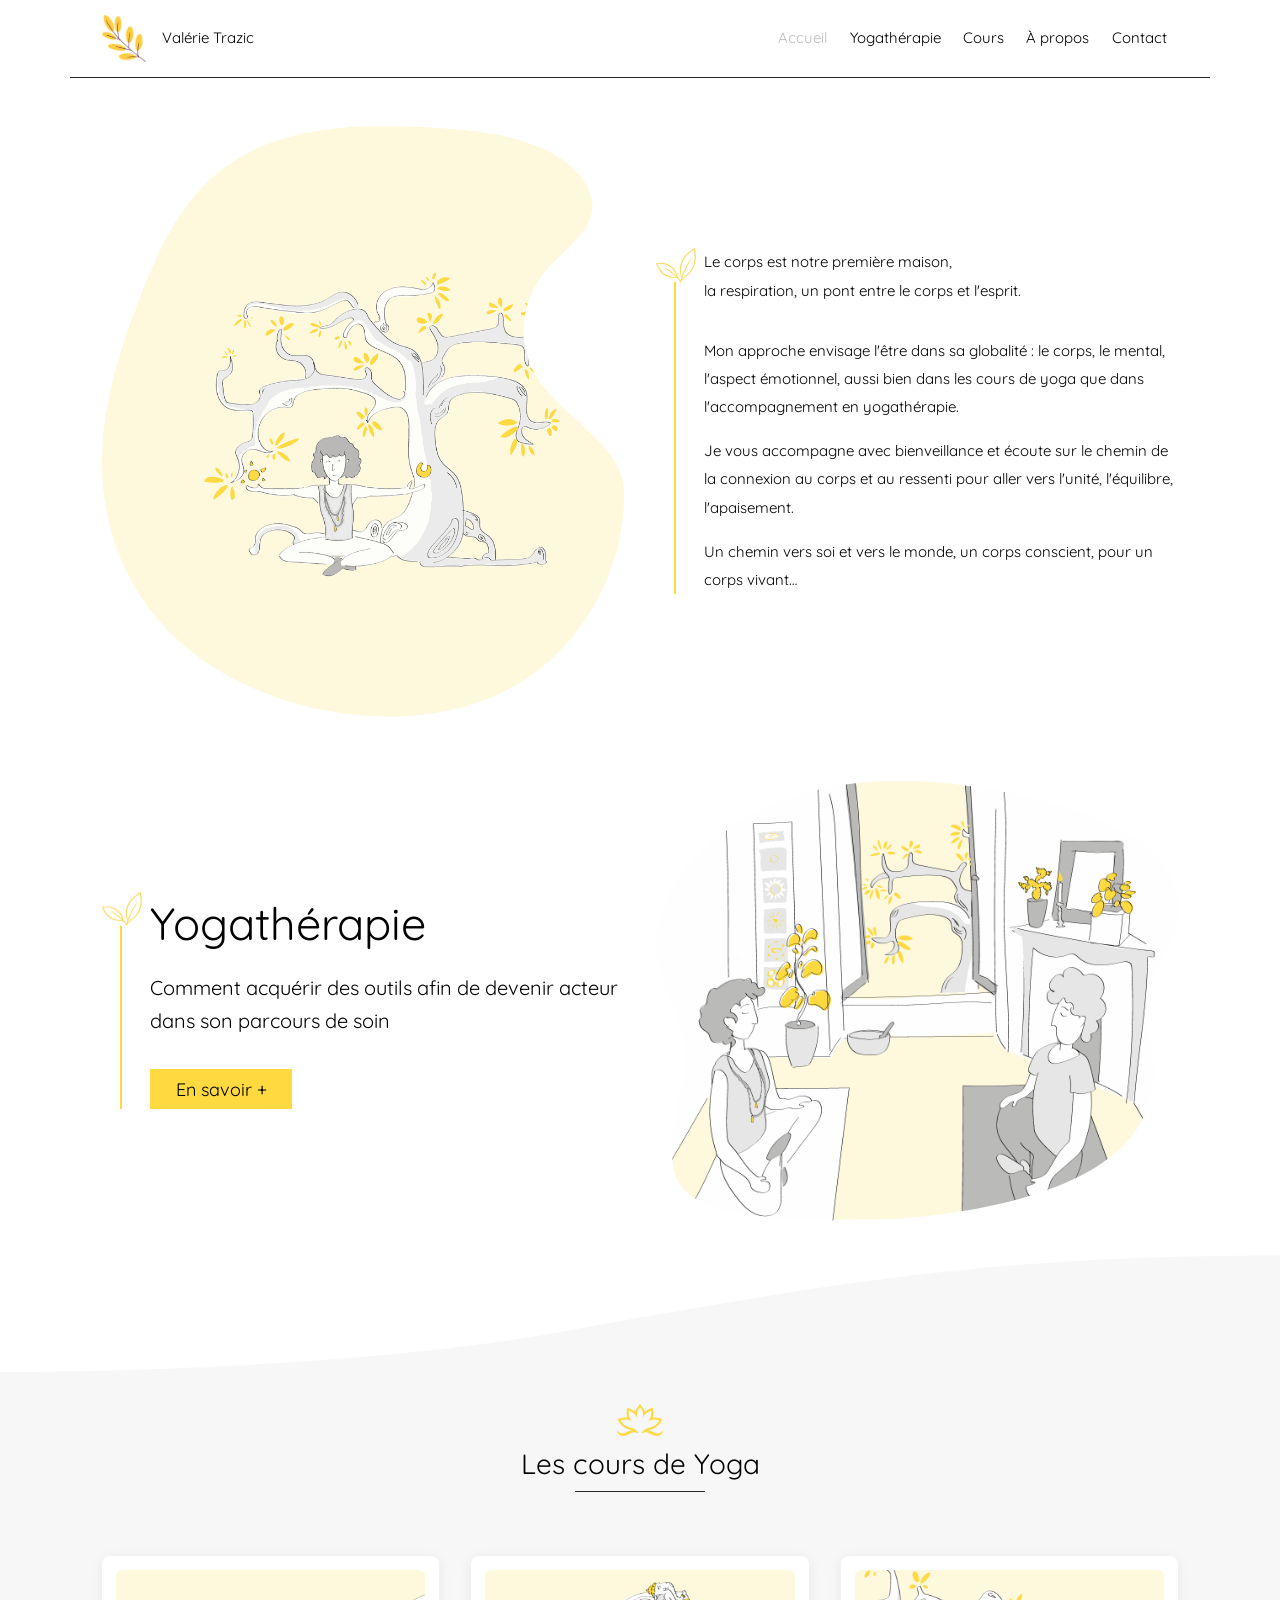
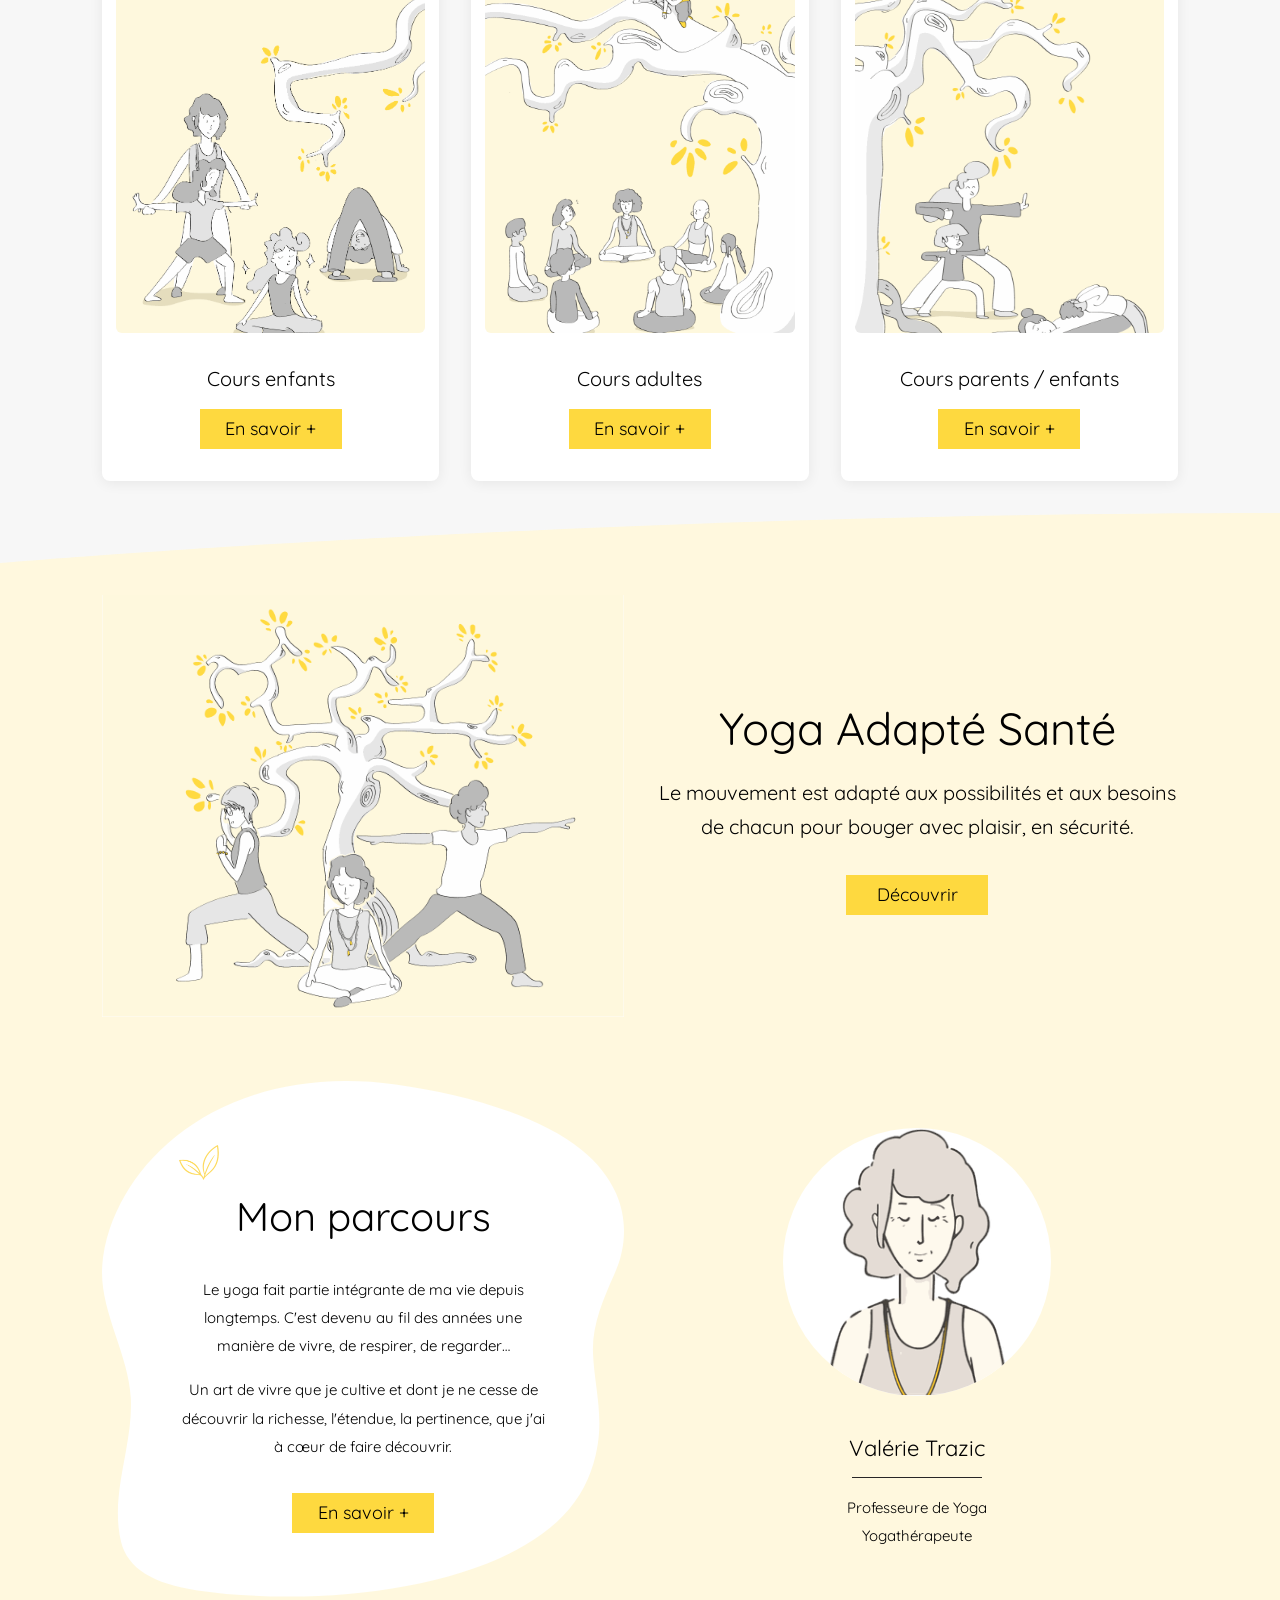
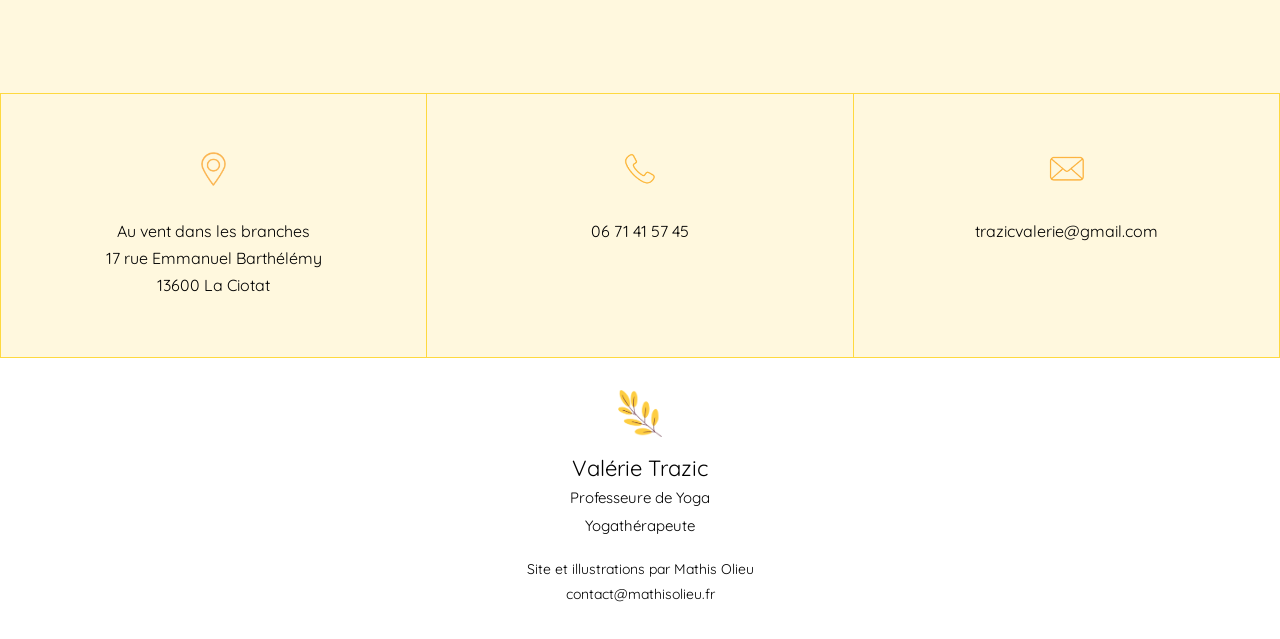
==== index.html @ 3ce3caab "Reprendre l'accueil d'après les captures du site d'origine Les espacements sont resserrés : les bloc" ====
<!DOCTYPE html>
<html lang="fr">
<head>
  <meta charset="UTF-8">
  <meta name="viewport" content="width=device-width, initial-scale=1.0">

  <title>Valérie Trazic — Professeure de yoga et yogathérapeute à La Ciotat</title>
  <meta name="description" content="Cours de yoga et accompagnement en yogathérapie à La Ciotat. Une approche qui envisage l'être dans sa globalité : le corps, le mental, l'émotionnel.">

  <!-- Aperçu lors d'un partage sur WhatsApp, Facebook, Messenger…
       og:url doit rester une adresse absolue : une adresse relative ne
       fonctionne pas ici.
       À FAIRE : og:image manque. Il faut une image de partage au format
       1200 × 630 px ; aucune des illustrations récupérées n'a ce format. -->
  <meta property="og:type" content="website">
  <meta property="og:site_name" content="Valérie Trazic">
  <meta property="og:locale" content="fr_FR">
  <meta property="og:url" content="https://valerietrazic.fr/">
  <meta property="og:title" content="Professeure de yoga et yogathérapeute à La Ciotat">
  <meta property="og:description" content="Cours de yoga et accompagnement en yogathérapie à La Ciotat. Une approche qui envisage l'être dans sa globalité : le corps, le mental, l'émotionnel.">

  <!-- Icône du site, dérivée de la branche.
       Le format 180 px est celui d'iOS : il a un fond crème parce qu'iOS
       remplace la transparence par du noir. -->
  <link rel="icon" href="images/favicon-32.png" sizes="32x32">
  <link rel="icon" href="images/favicon-512.png" sizes="512x512">
  <link rel="apple-touch-icon" href="images/favicon-180.png">

  <!-- Le site d'origine n'utilise que Quicksand, titres comme corps de texte. -->
  <link rel="preconnect" href="https://fonts.googleapis.com">
  <link rel="preconnect" href="https://fonts.gstatic.com" crossorigin>
  <link href="https://fonts.googleapis.com/css2?family=Quicksand:wght@400;500;600;700&display=swap" rel="stylesheet">

  <!-- style.css : design system + éléments communs. accueil.css : cette page. -->
  <link rel="stylesheet" href="css/style.css">
  <link rel="stylesheet" href="css/accueil.css">
</head>

<body>

  <!-- ======================================================================
       EN-TÊTE — identique sur les 7 pages du site.
       Pour le modifier, il faut le faire dans chaque fichier HTML.
       Sur la page courante, le lien porte aria-current="page" : c'est lui
       qui déclenche le grisé.
       ====================================================================== -->
  <header class="entete">
    <div class="conteneur entete__interieur">

      <a href="index.html" class="entete__marque">
        <img class="entete__branche" src="images/branche.png" alt="" aria-hidden="true" width="400" height="430">
        <span class="entete__nom">Valérie Trazic</span>
      </a>

      <nav class="nav" aria-label="Navigation principale">

        <button class="nav__burger" type="button" aria-expanded="false" aria-controls="menu-principal">
          <span></span>
          <span></span>
          <span></span>
          <span class="lecteur-ecran-seulement">Ouvrir le menu</span>
        </button>

        <ul class="nav__liste" id="menu-principal">

          <li><a class="nav__lien" href="index.html" aria-current="page">Accueil</a></li>

          <li><a class="nav__lien" href="yogatherapie.html">Yogathérapie</a></li>

          <!-- « Cours » n'est pas une page : c'est l'intitulé d'un groupe.
               C'est donc un <button>, pas un <a> — il n'y a nulle part où
               aller. Sur mobile, le CSS le transforme en simple intertitre
               et déplie la liste en permanence. -->
          <li class="nav__deroulant">
            <button class="nav__lien nav__bascule" type="button" aria-expanded="false" aria-controls="sous-menu-cours">Cours</button>

            <ul class="nav__sous-menu" id="sous-menu-cours">
              <li><a class="nav__sous-lien" href="cours-adultes.html">Cours adultes</a></li>
              <li><a class="nav__sous-lien" href="cours-enfants.html">Cours enfants</a></li>
              <li><a class="nav__sous-lien" href="cours-parents-enfants.html">Cours parents / enfants</a></li>
              <li><a class="nav__sous-lien" href="yoga-adapte-sante.html">Yoga Adapté Santé</a></li>
              <li><a class="nav__sous-lien" href="cours-adultes.html#entreprises">Entreprises</a></li>
            </ul>
          </li>

          <li><a class="nav__lien" href="a-propos.html">À propos</a></li>

          <!-- « Contact » n'est pas une page non plus : c'est une ancre vers
               le bandeau de coordonnées, qui porte id="contact". -->
          <li><a class="nav__lien" href="#contact">Contact</a></li>

        </ul>

      </nav>

    </div>
  </header>


  <!-- ======================================================================
       Les deux formes organiques qui découpent les grandes illustrations.
       Ce bloc ne s'affiche pas : il ne fait que définir les tracés, que le
       CSS appelle ensuite par clip-path: url(#forme-hero).

       Les coordonnées vont de 0 à 1 (clipPathUnits="objectBoundingBox") :
       le tracé s'étire donc tout seul à la taille de l'image, quelle qu'elle
       soit. Ce sont les formes exactes du site d'origine, converties depuis
       leurs coordonnées en pixels.
       ====================================================================== -->
  <svg width="0" height="0" aria-hidden="true" focusable="false" style="position:absolute">
    <defs>
      <clipPath id="forme-hero" clipPathUnits="objectBoundingBox">
        <path d="M0.94705 0.80490c-0.02213 0.03572 -0.05103 0.06925 -0.08640 0.09811 -0.18975 0.15487 -0.54186 0.10951 -0.71496 -0.03223 -0.10292 -0.08427 -0.14547 -0.19267 -0.14569 -0.29852 -0.00022 -0.10586 0.03908 -0.21020 0.08630 -0.31190 0.03939 -0.08487 0.09240 -0.17534 0.21201 -0.22293 0.09901 -0.03939 0.22449 -0.04114 0.34150 -0.03442 0.07261 0.00417 0.14739 0.01171 0.20834 0.03661 0.06095 0.02490 0.10451 0.07132 0.08780 0.11549 -0.01214 0.03210 -0.05216 0.05671 -0.08031 0.08465 -0.06031 0.05984 -0.06411 0.14006 -0.00958 0.20200 0.05052 0.05738 0.14971 0.10263 0.15354 0.17281 0.00337 0.06158 -0.01466 0.12916 -0.05255 0.19032Z"/>
      </clipPath>
      <clipPath id="forme-bloc" clipPathUnits="objectBoundingBox">
        <path d="M0.98426 0.21690c-0.01318 -0.02996 -0.03485 -0.05846 -0.06588 -0.08377 -0.08167 -0.06661 -0.22490 -0.10845 -0.35595 -0.12647 -0.34606 -0.04759 -0.54854 0.16936 -0.56194 0.35079 -0.00638 0.08640 0.05028 0.17069 0.05472 0.25734 0.00476 0.09299 -0.04069 0.18473 -0.01888 0.27835 0.01216 0.05217 0.06260 0.08259 0.14642 0.09475 0.25075 0.03638 0.58642 -0.00717 0.71229 -0.15785 0.03526 -0.04220 0.05074 -0.09038 0.05619 -0.13724 0.00643 -0.05531 -0.00862 -0.11034 -0.01068 -0.16556 -0.00196 -0.05257 0.01902 -0.10281 0.04134 -0.15318 0.02256 -0.05094 0.02476 -0.10616 0.00234 -0.15715Z"/>
      </clipPath>
    </defs>
  </svg>


  <main>

    <!-- ====================================================================
         1. HERO — illustration à gauche, texte d'accueil à droite
         ==================================================================== -->
    <section class="hero">
      <div class="conteneur duo">

        <div class="duo__illustration forme-hero">
          <img src="images/yoga-accueil.png"
               alt="Illustration d'une femme assise en méditation au pied d'un grand arbre aux feuilles jaunes"
               width="1080" height="1080">
        </div>

        <div class="duo__texte trait-feuille">
          <img class="trait-feuille__feuille" src="images/feuille-trait.png" alt="" aria-hidden="true" width="160" height="138">

          <h1 class="lecteur-ecran-seulement">Valérie Trazic, professeure de yoga et yogathérapeute à La Ciotat</h1>

          <p class="hero__citation">
            Le corps est notre première maison,<br>
            la respiration, un pont entre le corps et l'esprit.
          </p>

          <p>Mon approche envisage l'être dans sa globalité : le corps, le mental, l'aspect émotionnel, aussi bien dans les cours de yoga que dans l'accompagnement en yogathérapie.</p>

          <p>Je vous accompagne avec bienveillance et écoute sur le chemin de la connexion au corps et au ressenti pour aller vers l'unité, l'équilibre, l'apaisement.</p>

          <p>Un chemin vers soi et vers le monde, un corps conscient, pour un corps vivant…</p>
        </div>

      </div>
    </section>


    <!-- ====================================================================
         2. YOGATHÉRAPIE — texte à gauche, illustration à droite
         ==================================================================== -->
    <section>
      <div class="conteneur duo duo--inverse">

        <div class="duo__texte trait-feuille">
          <img class="trait-feuille__feuille" src="images/feuille-trait.png" alt="" aria-hidden="true" width="160" height="138" loading="lazy">

          <h2 class="duo__titre">Yogathérapie</h2>
          <p class="duo__accroche">Comment acquérir des outils afin de devenir acteur dans son parcours de soin</p>
          <a class="bouton" href="yogatherapie.html">En savoir +</a>
        </div>

        <div class="duo__illustration forme-bloc">
          <img src="images/yoga-therapie.png"
               alt="Illustration de deux personnes assises en méditation dans une salle lumineuse"
               width="1292" height="1046" loading="lazy">
        </div>

      </div>
    </section>


    <!-- ====================================================================
         3. LES COURS DE YOGA — bandeau gris, trois cartes blanches

         Les deux <svg> sont les vagues de transition. Elles portent la
         couleur de la section VOISINE (blanc au-dessus, crème en dessous) et
         viennent mordre sur le gris : la jointure est donc toujours parfaite.
         ==================================================================== -->
    <section class="cours">

      <svg class="cours__vague cours__vague--haut" viewBox="0 100 1920 200" preserveAspectRatio="none" aria-hidden="true" focusable="false">
        <path d="M1920 300v-4.067c-455.162 0-690.876-51.203-1082.65-129.288C490.044 97.423 0 100.013 0 100.013V300h1920z"/>
      </svg>

      <div class="conteneur">

        <img class="cours__lotus" src="images/lotus.svg" alt="" aria-hidden="true" width="46" height="33" loading="lazy">

        <h2 class="cours__titre">Les cours de Yoga</h2>
        <span class="cours__trait" aria-hidden="true"></span>

        <div class="cours__grille">

          <article class="carte">
            <div class="carte__cadre">
              <img class="carte__image" src="images/cours.png"
                   alt="Illustration d'un atelier de yoga avec des enfants"
                   width="823" height="1080" loading="lazy">
            </div>
            <h3 class="carte__titre">Cours enfants</h3>
            <a class="bouton" href="cours-enfants.html">En savoir +</a>
          </article>

          <article class="carte">
            <div class="carte__cadre">
              <img class="carte__image" src="images/cours-2.png"
                   alt="Illustration d'un cours de yoga pour adultes"
                   width="884" height="1080" loading="lazy">
            </div>
            <h3 class="carte__titre">Cours adultes</h3>
            <a class="bouton" href="cours-adultes.html">En savoir +</a>
          </article>

          <article class="carte">
            <div class="carte__cadre">
              <img class="carte__image" src="images/cours-3.png"
                   alt="Illustration d'un cours de yoga partagé entre un parent et son enfant"
                   width="814" height="1080" loading="lazy">
            </div>
            <h3 class="carte__titre">Cours parents / enfants</h3>
            <a class="bouton" href="cours-parents-enfants.html">En savoir +</a>
          </article>

        </div>

      </div>

      <svg class="cours__vague cours__vague--bas" viewBox="0 102.446 1920 197.554" preserveAspectRatio="none" aria-hidden="true" focusable="false">
        <path d="M0 102.446V300h1920S1050.116 102.446 0 102.446z"/>
      </svg>

    </section>


    <!-- ====================================================================
         4 et 5 — même fond crème, deux sections
         ==================================================================== -->
    <div class="zone-creme">

      <!-- 4. YOGA ADAPTÉ SANTÉ — illustration à gauche, texte à droite -->
      <section>
        <div class="conteneur duo">

          <div class="duo__illustration">
            <img src="images/yoga-adapte.png"
                 alt="Illustration d'une séance de yoga adapté au pied d'un arbre"
                 width="1292" height="1046" loading="lazy">
          </div>

          <div class="duo__texte duo__texte--centre">
            <h2 class="duo__titre">Yoga Adapté Santé</h2>
            <p class="duo__accroche">Le mouvement est adapté aux possibilités et aux besoins de chacun pour bouger avec plaisir, en sécurité.</p>
            <a class="bouton" href="yoga-adapte-sante.html">Découvrir</a>
          </div>

        </div>
      </section>


      <!-- 5. MON PARCOURS — bulle blanche à gauche, portrait à droite -->
      <section class="parcours">
        <div class="conteneur parcours__grille">

          <div class="parcours__bulle">

            <!-- La forme blanche est posée DERRIÈRE le texte plutôt que de
                 découper le bloc : découpé, le bloc rognerait les mots qui
                 s'approchent des bords arrondis. -->
            <svg class="parcours__forme" viewBox="31.499 20 137.001 160.001" preserveAspectRatio="none" aria-hidden="true" focusable="false">
              <path d="M166.344 54.704c-1.805-4.794-4.774-9.353-9.025-13.403-11.189-10.658-30.812-17.352-48.765-20.236-47.41-7.615-75.151 27.098-76.986 56.126-.874 13.824 6.889 27.31 7.497 41.175.652 14.878-5.574 29.557-2.586 44.536 1.666 8.348 8.576 13.214 20.06 15.16 34.353 5.821 80.34-1.147 97.585-25.256 4.83-6.752 6.951-14.461 7.698-21.959.881-8.85-1.181-17.654-1.463-26.49-.268-8.412 2.606-16.449 5.664-24.509 3.091-8.151 3.392-16.986.321-25.144z"/>
            </svg>

            <div class="parcours__contenu">
              <img class="parcours__feuille" src="images/feuille-trait.png" alt="" aria-hidden="true" width="160" height="138" loading="lazy">

              <h2 class="parcours__titre">Mon parcours</h2>

              <div class="parcours__texte">
                <p>Le yoga fait partie intégrante de ma vie depuis longtemps. C'est devenu au fil des années une manière de vivre, de respirer, de regarder…</p>
                <p>Un art de vivre que je cultive et dont je ne cesse de découvrir la richesse, l'étendue, la pertinence, que j'ai à cœur de faire découvrir.</p>
              </div>

              <a class="bouton" href="a-propos.html">En savoir +</a>
            </div>

          </div>

          <div class="parcours__profil">
            <div class="parcours__rond">
              <img src="images/tete-valerie.png" alt="Portrait illustré de Valérie Trazic" width="202" height="281" loading="lazy">
            </div>
            <p class="parcours__nom">Valérie Trazic</p>
            <span class="parcours__filet" aria-hidden="true"></span>
            <p class="parcours__role">
              Professeure de Yoga<br>
              Yogathérapeute
            </p>
          </div>

        </div>
      </section>

    </div>

  </main>


  <!-- ======================================================================
       BANDEAU CONTACT — identique sur les 7 pages.
       Il porte id="contact" : c'est la cible de l'entrée « Contact » du menu.
       Les filets jaunes entre les cellules ne sont pas des bordures : c'est
       le fond jaune du bandeau qui apparaît dans les fentes de 1 px.
       ====================================================================== -->
  <section class="bandeau-contact" id="contact" aria-label="Coordonnées">
    <div class="bandeau-contact__grille">

      <div class="bandeau-contact__cellule">
        <img class="bandeau-contact__icone" src="images/icone-lieu.webp" alt="" aria-hidden="true" width="88" height="120" loading="lazy">
        <address class="bandeau-contact__texte">
          <a href="https://auventdanslesbranches.fr" target="_blank" rel="noopener">Au vent dans les branches<span class="lecteur-ecran-seulement"> (nouvelle fenêtre)</span></a><br>
          17 rue Emmanuel Barthélémy<br>
          13600 La Ciotat
        </address>
      </div>

      <div class="bandeau-contact__cellule">
        <img class="bandeau-contact__icone" src="images/icone-telephone.webp" alt="" aria-hidden="true" width="118" height="120" loading="lazy">
        <p class="bandeau-contact__texte">
          <a href="tel:+33671415745">06 71 41 57 45</a>
        </p>
      </div>

      <div class="bandeau-contact__cellule">
        <img class="bandeau-contact__icone" src="images/icone-mail.webp" alt="" aria-hidden="true" width="125" height="120" loading="lazy">
        <p class="bandeau-contact__texte">
          <a href="mailto:trazicvalerie@gmail.com">trazicvalerie@gmail.com</a>
        </p>
      </div>

    </div>
  </section>


  <!-- ======================================================================
       PIED DE PAGE — identique sur les 7 pages. Fond blanc, tout centré.
       ====================================================================== -->
  <footer class="pied">
    <div class="conteneur">

      <img class="pied__branche" src="images/branche.png" alt="" aria-hidden="true" width="400" height="430" loading="lazy">

      <p class="pied__nom">Valérie Trazic</p>
      <p class="pied__role">
        Professeure de Yoga<br>
        Yogathérapeute
      </p>

      <p class="pied__credit">
        Site et illustrations par Mathis Olieu<br>
        <a href="mailto:contact@mathisolieu.fr">contact@mathisolieu.fr</a>
      </p>

    </div>
  </footer>


  <script src="js/menu.js"></script>

</body>
</html>
---- css/style.css ----
/* ==========================================================================
   VALÉRIE TRAZIC — Feuille de style commune
   --------------------------------------------------------------------------
   Ce fichier contient :
     1. les variables du design system (:root)
     2. les bases (typographie, conteneur)
     3. l'en-tête et la navigation
     4. les boutons
     5. le bandeau contact et le pied de page
     6. le responsive de ces éléments communs

   Il est chargé sur les 7 pages, AVANT le fichier propre à chaque page.

   Les valeurs ci-dessous sont RELEVÉES SUR LE SITE D'ORIGINE (ventyoga.fr),
   pas déduites du site de l'association : fond blanc, un seul jaune, texte
   noir, Quicksand partout.

   RÈGLE : aucune couleur, police ou graisse ne doit être écrite « en dur »
   ailleurs. On passe toujours par une variable de :root.
   ========================================================================== */


/* ==========================================================================
   1. VARIABLES — le tableau électrique du site
   --------------------------------------------------------------------------
   Pour changer une couleur partout, il suffit de la modifier ici.
   ========================================================================== */

:root {

  /* --- Couleurs, relevées sur ventyoga.fr --- */
  --fond:        #FFFFFF;  /* fond du site : blanc, PAS crème            */
  --creme:       #FFF8DE;  /* cellules du bandeau contact, formes déco    */
  --jaune:       #FED93F;  /* le seul jaune du site                      */
  --gris-bloc:   #F7F7F7;  /* bandeau gris de la section « Les cours »   */
  --texte:       #000000;  /* texte principal                            */
  --texte-doux:  #BABABA;  /* page courante dans le menu                 */
  --trait:       #282626;  /* filet sous l'en-tête                       */

  /* --- Police ---
     Le site d'origine n'utilise QUE Quicksand, titres comme corps de texte. */
  --titres: "Quicksand", sans-serif;
  --corps:  "Quicksand", sans-serif;

  /* --- Graisses --- */
  --normal:   400;
  --moyen:    500;
  --semigras: 600;
  --gras:     700;

  /* --- Espacements --- */
  --espace-xs: 0.5rem;   /*  8px */
  --espace-s:  1rem;     /* 16px */
  --espace-m:  2rem;     /* 32px */
  --espace-l:  4rem;     /* 64px */
  --espace-xl: 6rem;     /* 96px */

  /* --- Dimensions --- */
  --largeur-max: 1140px;
  --rayon:       12px;
}


/* ==========================================================================
   2. BASES
   ========================================================================== */

*,
*::before,
*::after {
  box-sizing: border-box;
}

html {
  overflow-x: hidden;

  /* L'en-tête est collé en haut. Sans ce retrait, une arrivée par ancre
     placerait sa cible DERRIÈRE l'en-tête. */
  scroll-padding-top: 6rem;
  scroll-behavior: smooth;
}

/* 15 px et une interligne de 1,88 : les valeurs exactes du site d'origine. */
body {
  margin: 0;
  background-color: var(--fond);
  color: var(--texte);
  font-family: var(--corps);
  font-weight: var(--normal);
  font-size: 15px;
  line-height: 1.88;
}

h1, h2, h3 {
  font-family: var(--titres);
  color: var(--texte);
  margin: 0;
  font-weight: var(--normal);
  line-height: 1.4;
}

p { margin: 0 0 var(--espace-s); }

a { color: inherit; }

img {
  max-width: 100%;
  height: auto;
  display: block;
}

/* Contour de focus visible au clavier. Sans lui, une personne qui navigue à
   la touche Tab ne sait plus où elle se trouve. */
:focus-visible {
  outline: 2px solid var(--jaune);
  outline-offset: 3px;
}

/* Ouverture des panneaux dépliants (menu mobile, sous-menu).
   « display: none » ne s'anime pas ; une animation posée sur l'élément au
   moment où il s'affiche, elle, se joue. */
@keyframes deplier {
  from { opacity: 0; transform: translateY(-8px); }
  to   { opacity: 1; transform: translateY(0); }
}

/* Respecte le réglage système « réduire les animations ». */
@media (prefers-reduced-motion: reduce) {
  html { scroll-behavior: auto; }
  *, *::before, *::after {
    animation-duration: 0.01ms !important;
    transition-duration: 0.01ms !important;
  }
}

.conteneur {
  width: 100%;
  max-width: var(--largeur-max);
  margin-inline: auto;
  padding-inline: var(--espace-m);
}

/* Masque un élément à l'écran tout en le laissant lisible par les lecteurs
   d'écran. */
.lecteur-ecran-seulement {
  position: absolute;
  width: 1px;
  height: 1px;
  overflow: hidden;
  clip-path: inset(50%);
  white-space: nowrap;
}


/* ==========================================================================
   3. EN-TÊTE — commun aux 7 pages
   --------------------------------------------------------------------------
   Fond blanc, 78 px de haut, et un filet fin sous le contenu : c'est tout.
   ========================================================================== */

.entete {
  position: sticky;
  top: 0;
  z-index: 100;
  background-color: var(--fond);
}

/* Le filet est porté par le conteneur intérieur, pas par l'en-tête : il
   s'arrête donc avec le contenu au lieu de traverser tout l'écran. */
.entete__interieur {
  display: flex;
  align-items: center;
  justify-content: space-between;
  gap: var(--espace-m);
  min-height: 78px;
  border-bottom: 1px solid var(--trait);
}

/* --- La marque : la branche + le nom ---
   « flex-shrink: 0 » est indispensable : sans lui, la marque se comprime
   quand le menu manque de place et la branche est écrasée. */
.entete__marque {
  display: flex;
  align-items: center;
  gap: var(--espace-s);
  flex-shrink: 0;
  text-decoration: none;
}

.entete__branche {
  width: 44px;
  flex-shrink: 0;
}

.entete__nom {
  font-family: var(--titres);
  font-weight: var(--normal);
  font-size: 15px;
}


/* ==========================================================================
   3b. NAVIGATION
   ========================================================================== */

.nav__liste {
  display: flex;
  align-items: center;
  list-style: none;
  margin: 0;
  padding: 0;
}

/* Le lien et le bouton « Cours » doivent être identiques à l'œil. Le bouton
   hérite donc explicitement de la police, que les navigateurs remplacent
   sinon par leur police de formulaire. */
.nav__lien {
  display: inline-block;
  padding: var(--espace-xs) 0.7rem;
  border: none;
  background: none;
  font-family: var(--corps);
  font-weight: var(--normal);
  font-size: 15px;
  color: var(--texte);
  line-height: inherit;
  text-decoration: none;
  white-space: nowrap;
  cursor: pointer;
  transition: color 0.2s ease;
}

/* Sur le site d'origine, la page courante n'est pas soulignée : elle est
   simplement grisée. Pas de trait jaune. */
.nav__lien[aria-current="page"] {
  color: var(--texte-doux);
}

.nav__lien:hover,
.nav__lien:focus-visible {
  color: var(--texte-doux);
}

/* --- Sous-menu « Cours » -------------------------------------------------
   Il s'ouvre dans trois cas — au survol de la souris, quand le clavier entre
   dans la zone (:focus-within), et au clic (aria-expanded, géré par
   menu.js). Les trois sont nécessaires : le survol ignore le clavier, le
   clavier ignore la souris, et sur un écran tactile seul le clic existe.
   Pas de chevron : le site d'origine n'en a pas. --------------------------- */

.nav__deroulant {
  position: relative;
}

.nav__sous-menu {
  display: none;
  position: absolute;
  top: 100%;
  left: 50%;
  translate: -50% 0;
  z-index: 20;
  min-width: 220px;
  margin: 0;
  padding: var(--espace-xs) 0;
  list-style: none;
  background-color: var(--fond);
  border: 1px solid var(--trait);
}

.nav__deroulant:hover .nav__sous-menu,
.nav__deroulant:focus-within .nav__sous-menu,
.nav__bascule[aria-expanded="true"] + .nav__sous-menu {
  display: block;
  animation: deplier 0.2s ease both;
}

/* Zone tampon invisible entre l'entrée « Cours » et le panneau : sans elle,
   le panneau se referme dès que la souris traverse l'espace vide en
   descendant vers lui. */
.nav__sous-menu::before {
  content: "";
  position: absolute;
  left: 0;
  right: 0;
  top: -10px;
  height: 10px;
}

.nav__sous-lien {
  display: block;
  padding: var(--espace-xs) var(--espace-s);
  font-size: 15px;
  text-decoration: none;
  white-space: nowrap;
  transition: color 0.2s ease;
}

.nav__sous-lien:hover,
.nav__sous-lien:focus-visible,
.nav__sous-lien[aria-current="page"] {
  color: var(--texte-doux);
}

/* --- Bouton burger : visible uniquement sur mobile (voir §6) --- */

.nav__burger {
  display: none;
  flex-direction: column;
  justify-content: center;
  gap: 5px;
  width: 44px;
  height: 44px;
  padding: 0;
  border: none;
  background: none;
  cursor: pointer;
}

.nav__burger span {
  display: block;
  height: 1px;
  width: 26px;
  background-color: var(--texte);
  transition: transform 0.25s ease, opacity 0.25s ease;
}

/* Les trois barres se transforment en croix quand le menu est ouvert. */
.nav__burger[aria-expanded="true"] span:nth-child(1) {
  transform: translateY(6px) rotate(45deg);
}
.nav__burger[aria-expanded="true"] span:nth-child(2) {
  opacity: 0;
}
.nav__burger[aria-expanded="true"] span:nth-child(3) {
  transform: translateY(-6px) rotate(-45deg);
}


/* ==========================================================================
   4. BOUTONS — communs à tout le site
   ========================================================================== */

/* Relevé sur le site d'origine : un rectangle jaune plein, sans contour ni
   arrondi, texte noir à 18 px. Au survol, il se vide de sa couleur et garde
   un contour jaune — le mouvement inverse, pour que l'état survolé se
   distingue sans introduire de teinte nouvelle. */
.bouton {
  display: inline-flex;
  align-items: center;
  justify-content: center;
  min-width: 142px;
  min-height: 40px;
  padding: var(--espace-xs) var(--espace-s);
  border: 1px solid var(--jaune);
  background-color: var(--jaune);
  color: var(--texte);
  font-family: var(--corps);
  font-weight: var(--normal);
  font-size: 18px;
  line-height: 1.2;
  text-align: center;
  text-decoration: none;
  cursor: pointer;
  transition: background-color 0.2s ease;
}

.bouton:hover,
.bouton:focus-visible {
  background-color: transparent;
}


/* ==========================================================================
   5. BANDEAU CONTACT + PIED DE PAGE — communs aux 7 pages
   --------------------------------------------------------------------------
   Le bandeau porte id="contact" : c'est la cible de l'entrée « Contact » du
   menu, qui n'est pas une page mais une ancre.

   L'astuce du site d'origine : les filets jaunes entre les trois cellules ne
   sont pas des bordures. Le bandeau est un rectangle JAUNE, et les trois
   cellules grises posées dessus laissent 1 px d'écart entre elles. Le jaune
   qui apparaît dans ces fentes, c'est le fond.
   ========================================================================== */

.bandeau-contact {
  background-color: var(--jaune);
  padding: 1px;
}

.bandeau-contact__grille {
  display: grid;
  grid-template-columns: repeat(3, 1fr);
  gap: 1px;
}

.bandeau-contact__cellule {
  display: flex;
  flex-direction: column;
  align-items: center;
  justify-content: center;
  gap: var(--espace-m);
  min-height: 263px;
  padding: var(--espace-m) var(--espace-s);
  background-color: var(--creme);
  text-align: center;
}

/* Les trois icônes n'ont pas le même rapport largeur / hauteur. On fixe donc
   la HAUTEUR et on laisse la largeur suivre : à largeur égale, l'enveloppe
   paraîtrait plus grosse que le repère. */
.bandeau-contact__icone {
  height: 34px;
  width: auto;
}

.bandeau-contact__texte {
  margin: 0;
  font-size: 16px;
  line-height: 1.7;
  font-style: normal;   /* neutralise l'italique par défaut de <address> */

  /* Trois lignes réservées, même quand le texte n'en fait qu'une. Sans ça,
     la cellule de l'adresse — la seule à tenir sur trois lignes — pousse son
     icône vers le haut et les trois pictos ne sont plus alignés. */
  min-height: calc(3 * 16px * 1.7);
}

.bandeau-contact__texte a {
  text-decoration: none;
}

.bandeau-contact__texte a:hover,
.bandeau-contact__texte a:focus-visible {
  text-decoration: underline;
  text-underline-offset: 4px;
}


/* --- Pied de page : fond blanc, tout centré --- */

.pied {
  padding-block: var(--espace-m);
  text-align: center;
}

.pied__branche {
  width: 44px;
  margin: 0 auto var(--espace-s);
}

.pied__nom {
  margin: 0;
  font-family: var(--titres);
  font-weight: var(--normal);
  font-size: 22px;
  line-height: 1.41;
}

.pied__role {
  margin: 0;
  font-size: 15px;
}

.pied__credit {
  margin: var(--espace-s) 0 0;
  font-size: 14px;
  line-height: 1.79;
}

.pied__credit a {
  text-decoration: none;
}

.pied__credit a:hover,
.pied__credit a:focus-visible {
  text-decoration: underline;
  text-underline-offset: 3px;
}


/* ==========================================================================
   6. RESPONSIVE — éléments communs
   --------------------------------------------------------------------------
   Quatre largeurs de référence : 1440 / 900 / 600 / 375 px.
   ========================================================================== */

/* --- Le menu passe en burger --- */
@media (max-width: 900px) {

  .nav__burger {
    display: flex;
  }

  /* Le menu se déplie sous l'en-tête, en pleine largeur. */
  .nav__liste {
    display: none;
    position: absolute;
    left: 0;
    right: 0;
    top: 100%;
    z-index: 10;
    flex-direction: column;
    align-items: stretch;
    padding: var(--espace-s) var(--espace-m) var(--espace-m);
    background-color: var(--fond);
    border-bottom: 1px solid var(--trait);
    /* Si la liste est plus haute que l'écran, elle défile à l'intérieur
       plutôt que de sortir de la fenêtre. */
    max-height: calc(100vh - 100%);
    overflow-y: auto;
  }

  .nav__liste.est-ouvert {
    display: flex;
    animation: deplier 0.24s ease both;
  }

  .nav__lien {
    padding: var(--espace-s) 0;
    font-size: 16px;
  }

  /* --- Le sous-menu « Cours » dans le burger ---
     Pas de déroulé dans un déroulé : c'est la source classique de menus
     impossibles à utiliser au doigt. Les cinq entrées sont simplement
     listées en retrait, toujours visibles. --- */
  .nav__deroulant {
    position: static;
  }

  .nav__bascule {
    cursor: default;
    color: var(--texte-doux);
    padding-bottom: 0;
  }

  .nav__sous-menu,
  .nav__deroulant:hover .nav__sous-menu,
  .nav__deroulant:focus-within .nav__sous-menu {
    display: block;
    position: static;
    translate: none;
    min-width: 0;
    padding: 0 0 var(--espace-xs);
    background: none;
    border: none;
    animation: none;
  }

  .nav__sous-menu::before {
    display: none;
  }

  .nav__sous-lien {
    padding: var(--espace-xs) 0 var(--espace-xs) var(--espace-s);
    font-size: 16px;
  }

  /* --- Bandeau contact sur une colonne --- */
  .bandeau-contact__grille {
    grid-template-columns: 1fr;
  }

  .bandeau-contact__cellule {
    min-height: 0;
    gap: var(--espace-s);
    padding: var(--espace-m) var(--espace-s);
  }

  /* Empilées, les cellules n'ont plus à s'aligner entre elles : la hauteur
     réservée ne servirait qu'à créer du vide. */
  .bandeau-contact__texte {
    min-height: 0;
  }
}


/* --- Mobile --- */
@media (max-width: 600px) {

  /* Marge latérale un peu plus large qu'un simple 1 rem : le texte tombait
     trop près du bord de l'écran. */
  .conteneur {
    padding-inline: 1.5rem;
  }

  .entete__interieur {
    min-height: 66px;
  }

  .entete__branche {
    width: 38px;
  }

  .bouton {
    width: 100%;
  }
}
---- css/accueil.css ----
/* ==========================================================================
   ACCUEIL — styles propres à index.html
   --------------------------------------------------------------------------
   Chargé APRÈS style.css, qui fournit les variables, l'en-tête, les boutons,
   le bandeau contact et le pied de page.

   La page enchaîne cinq blocs, dans l'ordre du site d'origine :
     1. Hero              — illustration à gauche, texte à droite
     2. Yogathérapie      — texte à gauche, illustration à droite
     3. Les cours         — bandeau gris, trois cartes blanches
     4. Yoga Adapté Santé — bandeau crème
     5. Mon parcours      — bulle blanche + portrait

   Les blocs 4 et 5 partagent le même fond crème : ils sont enveloppés
   ensemble dans .zone-creme.
   ========================================================================== */


/* ==========================================================================
   1. LE BLOC EN DEUX COLONNES — utilisé trois fois sur la page
   --------------------------------------------------------------------------
   Hero, Yogathérapie et Yoga Adapté Santé partagent la même ossature : une
   illustration d'un côté, du texte de l'autre. Un seul jeu de règles, et une
   variante « --inverse » qui échange les deux côtés.
   ========================================================================== */

.duo {
  display: grid;
  grid-template-columns: 1fr 1fr;
  align-items: center;
  gap: var(--espace-m);
  padding-block: var(--espace-m);
}

/* Par défaut l'illustration est à gauche. « --inverse » la renvoie à droite
   SANS toucher à l'ordre du HTML : le texte reste écrit avant l'image dans
   le fichier, donc lu avant elle par un lecteur d'écran. */
.duo--inverse .duo__illustration {
  order: 2;
}

.duo__texte > :last-child {
  margin-bottom: 0;
}

/* Titre de bloc : 45 px sur le site d'origine. clamp() le fait rétrécir tout
   seul sur les petits écrans, sans point de rupture supplémentaire. */
.duo__titre {
  margin-bottom: var(--espace-s);
  font-size: clamp(2rem, 4vw, 45px);
}

/* Accroche sous le titre : 20 px, un cran au-dessus du corps de texte. */
.duo__accroche {
  margin-bottom: var(--espace-m);
  font-size: 20px;
  line-height: 1.67;
}

/* Yoga Adapté Santé a son texte centré, contrairement aux deux autres. */
.duo__texte--centre {
  text-align: center;
}


/* --- Le trait jaune et sa feuille ----------------------------------------
   Sur le site d'origine, les blocs de texte du hero et de la yogathérapie
   sont accompagnés d'un trait vertical jaune surmonté de deux feuilles.

   Le trait est dessiné en CSS plutôt qu'importé en image : il épouse ainsi
   la hauteur du texte, quelle que soit la longueur de celui-ci et quelle que
   soit la largeur de l'écran. Seules les feuilles sont un fichier. -------- */

.trait-feuille {
  position: relative;
  padding-left: 3rem;
}

.trait-feuille__feuille {
  position: absolute;
  top: 0;
  left: 0;
  width: 40px;
}

/* Le trait part sous les feuilles et descend jusqu'au bas du texte. */
.trait-feuille::before {
  content: "";
  position: absolute;
  left: 18px;
  top: 34px;
  bottom: 0;
  width: 2px;
  background-color: var(--jaune);
}


/* --- Les formes organiques -------------------------------------------------
   Sur le site d'origine, les grandes illustrations ne sont pas des
   rectangles : elles sont découpées dans une forme organique.

   La découpe se fait avec « clip-path », qui pointe vers un tracé défini en
   SVG dans le HTML de la page. Deux raisons de préférer ça à « mask-image » :
   le tracé est écrit en coordonnées relatives (0 à 1), donc il s'étire tout
   seul quelle que soit la taille de l'image ; et il fonctionne en ouvrant le
   fichier par double-clic, ce que les masques pointant vers un fichier
   externe ne font pas.

   C'est aussi ce qui règle le fond blanc de yoga-therapie.png : découpé en
   forme organique, il ne fait plus un rectangle blanc sur la page. --------- */

.duo__illustration img {
  width: 100%;
}

/* Les deux fichiers sont presque carrés et comportent une large marge crème.
   Affichés tels quels, le dessin se retrouve minuscule au centre d'une
   grande forme vide. On leur impose donc le cadrage du site d'origine —
   « aspect-ratio » fixe la proportion de la boîte, « cover » recadre l'image
   dedans — ce qui ramène le dessin à sa taille juste. */
.forme-hero img {
  clip-path: url(#forme-hero);
  aspect-ratio: 495 / 560;
  object-fit: cover;
}

.forme-bloc img {
  clip-path: url(#forme-bloc);
  aspect-ratio: 599 / 505;
  object-fit: cover;
}


/* --- Le hero ------------------------------------------------------------ */

.hero {
  padding-top: var(--espace-s);
}

.hero__citation {
  margin-bottom: var(--espace-m);
}


/* ==========================================================================
   2. LES COURS — bandeau gris et trois cartes blanches
   ========================================================================== */

/* « position: relative » sert d'ancrage aux deux vagues, et « overflow:
   hidden » les empêche de dépasser sur les côtés.
   Les retraits verticaux sont plus grands que la hauteur des vagues (119 px
   en haut, 50 px en bas) : sans ça, le contenu passerait dessous. */
.cours {
  position: relative;
  overflow: hidden;
  padding-block: calc(119px + var(--espace-m)) calc(50px + var(--espace-m));
  background-color: var(--gris-bloc);
  text-align: center;
}

/* --- Les vagues de transition -------------------------------------------
   Le passage d'une section à l'autre ne se fait pas sur une ligne droite
   mais sur une courbe très étirée.

   Le principe : une forme de la couleur de la section VOISINE vient mordre
   sur celle-ci. En haut, une forme blanche mange le gris ; en bas, une forme
   crème fait la même chose. C'est donc la section grise qui porte les deux,
   et la jointure est forcément parfaite — il n'y a jamais deux bords à faire
   coïncider.

   « preserveAspectRatio="none" » autorise la forme à s'étirer en largeur
   sans grandir en hauteur : la courbe garde la même épaisseur sur un
   téléphone et sur un grand écran. --- */

.cours__vague {
  position: absolute;
  left: 0;
  width: 100%;
  display: block;
}

.cours__vague--haut {
  top: 0;
  height: 119px;
  fill: var(--fond);
  /* Le tracé d'origine est orienté vers le bas ; on le retourne. */
  transform: scaleY(-1);
}

.cours__vague--bas {
  bottom: 0;
  height: 50px;
  fill: var(--creme);
  transform: scaleX(-1);
}

.cours__lotus {
  width: 46px;
  margin: 0 auto var(--espace-xs);
}

.cours__titre {
  font-size: clamp(1.5rem, 3vw, 28px);
}

/* Le petit trait sous le titre. Il est court et centré : c'est une ponctuation,
   pas une séparation. */
.cours__trait {
  display: block;
  width: 130px;
  height: 1px;
  margin: var(--espace-xs) auto var(--espace-l);
  background-color: var(--trait);
}

/* « auto-fit » + « minmax » : les cartes se répartissent d'elles-mêmes sur
   trois, deux ou une colonne selon la place disponible. Pas besoin d'un
   point de rupture pour chaque cas. */
.cours__grille {
  display: grid;
  grid-template-columns: repeat(auto-fit, minmax(260px, 1fr));
  gap: var(--espace-m);
}

/* La carte est blanche et son retrait intérieur crée la marge claire qu'on
   voit autour de l'illustration. */
.carte {
  display: flex;
  flex-direction: column;
  align-items: center;
  padding: 14px 14px var(--espace-m);
  background-color: var(--fond);
  border-radius: 8px;
  box-shadow: 0 2px 14px rgba(0, 0, 0, 0.07);
}

/* Le cadre qui recadre l'illustration. C'est LUI qui masque le débordement :
   au survol, l'image grandit à l'intérieur sans que le cadre bouge. */
.carte__cadre {
  width: 100%;
  overflow: hidden;
  border-radius: 6px;
}

/* « aspect-ratio » plutôt qu'une hauteur en pixels : la boîte garde la
   proportion du site d'origine quelle que soit la largeur de la colonne. */
.carte__image {
  width: 100%;
  aspect-ratio: 286 / 335;
  object-fit: cover;
  transition: transform 0.45s ease;
}

.carte:hover .carte__image,
.carte:focus-within .carte__image {
  transform: scale(1.06);
}

.carte__titre {
  margin-block: var(--espace-m) var(--espace-s);
  font-size: 20px;
}

/* Pousse le bouton en bas de la carte : les trois boutons restent alignés
   même si un titre passe sur deux lignes. */
.carte .bouton {
  margin-top: auto;
}


/* ==========================================================================
   3. LA ZONE CRÈME — Yoga Adapté Santé et Mon parcours
   ========================================================================== */

.zone-creme {
  background-color: var(--creme);
  padding-bottom: var(--espace-l);
}


/* --- Mon parcours -------------------------------------------------------- */

.parcours__grille {
  display: grid;
  grid-template-columns: 1fr 1fr;
  align-items: center;
  gap: var(--espace-m);
  padding-block: var(--espace-m);
}

/* La bulle blanche reprend la forme organique du bloc Yogathérapie — c'est
   le même tracé sur le site d'origine.

   La forme est une image de fond posée DERRIÈRE le texte, et non un
   découpage du bloc lui-même : découpé, le bloc rognerait les mots qui
   s'approchent trop des bords arrondis. */
.parcours__bulle {
  position: relative;
  padding: var(--espace-l) clamp(var(--espace-m), 6vw, var(--espace-xl));
  text-align: center;
}

.parcours__forme {
  position: absolute;
  inset: 0;
  width: 100%;
  height: 100%;
  fill: var(--fond);
}

/* Le contenu repasse au-dessus de la forme. */
.parcours__contenu {
  position: relative;
}

/* Ici la feuille est seule : pas de trait vertical, contrairement au hero. */
.parcours__feuille {
  width: 40px;
  margin-bottom: var(--espace-xs);
}

.parcours__titre {
  margin-bottom: var(--espace-m);
  font-size: clamp(1.75rem, 3.5vw, 40px);
}

.parcours__texte {
  margin-bottom: var(--espace-m);
}


/* --- Le portrait, à droite ----------------------------------------------- */

.parcours__profil {
  text-align: center;
}

/* Le rond blanc derrière l'illustration. Sans lui, le portrait — dont le fond
   est crème — se fondrait dans le crème de la section.
   « aspect-ratio: 1 » garantit qu'il reste rond à toute largeur. */
.parcours__rond {
  display: flex;
  align-items: flex-end;
  justify-content: center;
  width: 100%;
  max-width: 268px;
  aspect-ratio: 1;
  margin: 0 auto var(--espace-m);
  border-radius: 50%;
  background-color: var(--fond);
  overflow: hidden;
}

.parcours__rond img {
  width: 72%;
}

.parcours__nom {
  margin: 0;
  font-family: var(--titres);
  font-size: 22px;
}

/* Même trait court que sous le titre des cours. */
.parcours__filet {
  display: block;
  width: 130px;
  height: 1px;
  margin: var(--espace-xs) auto var(--espace-s);
  background-color: var(--trait);
}

.parcours__role {
  margin: 0;
}


/* ==========================================================================
   4. RESPONSIVE
   --------------------------------------------------------------------------
   Vérifié à 1440 / 900 / 600 / 375 px.
   ========================================================================== */

@media (max-width: 900px) {

  /* Les blocs en deux colonnes s'empilent, et l'illustration passe TOUJOURS
     au-dessus du texte — y compris dans la variante inversée, où elle est
     écrite après lui dans le HTML. Sans cette règle, un bloc sur deux
     afficherait son image après son texte et le rythme de la page serait
     cassé. */
  .duo,
  .parcours__grille {
    grid-template-columns: 1fr;
    gap: var(--espace-m);
  }

  .duo__illustration,
  .duo--inverse .duo__illustration {
    order: -1;
  }

  .parcours__profil {
    order: -1;
  }

  /* Les illustrations ne prennent pas toute la largeur : à pleine largeur,
     la forme organique devient énorme et écrase le texte qui suit. */
  .duo__illustration {
    max-width: 420px;
    margin-inline: auto;
  }

  /* Les vagues s'aplatissent : à 119 px sur un téléphone, la courbe mangeait
     la moitié de la section. */
  .cours {
    padding-block: calc(60px + var(--espace-m)) calc(30px + var(--espace-m));
  }

  .cours__vague--haut { height: 60px; }
  .cours__vague--bas  { height: 30px; }

  .cours__trait {
    margin-bottom: var(--espace-m);
  }

  .parcours__bulle {
    padding: var(--espace-l) var(--espace-m);
  }
}


@media (max-width: 600px) {

  .duo__accroche {
    font-size: 18px;
  }

  /* Le trait jaune se resserre : 3 rem de retrait, c'est trop sur un écran
     de 375 px. */
  .trait-feuille {
    padding-left: 2.25rem;
  }

  .trait-feuille__feuille {
    width: 32px;
  }

  .trait-feuille::before {
    left: 14px;
    top: 28px;
  }

  /* Le bouton passe en pleine largeur (règle de style.css) : dans une carte,
     il reprend sa largeur naturelle pour ne pas écraser la mise en page. */
  .carte .bouton {
    width: auto;
  }
}
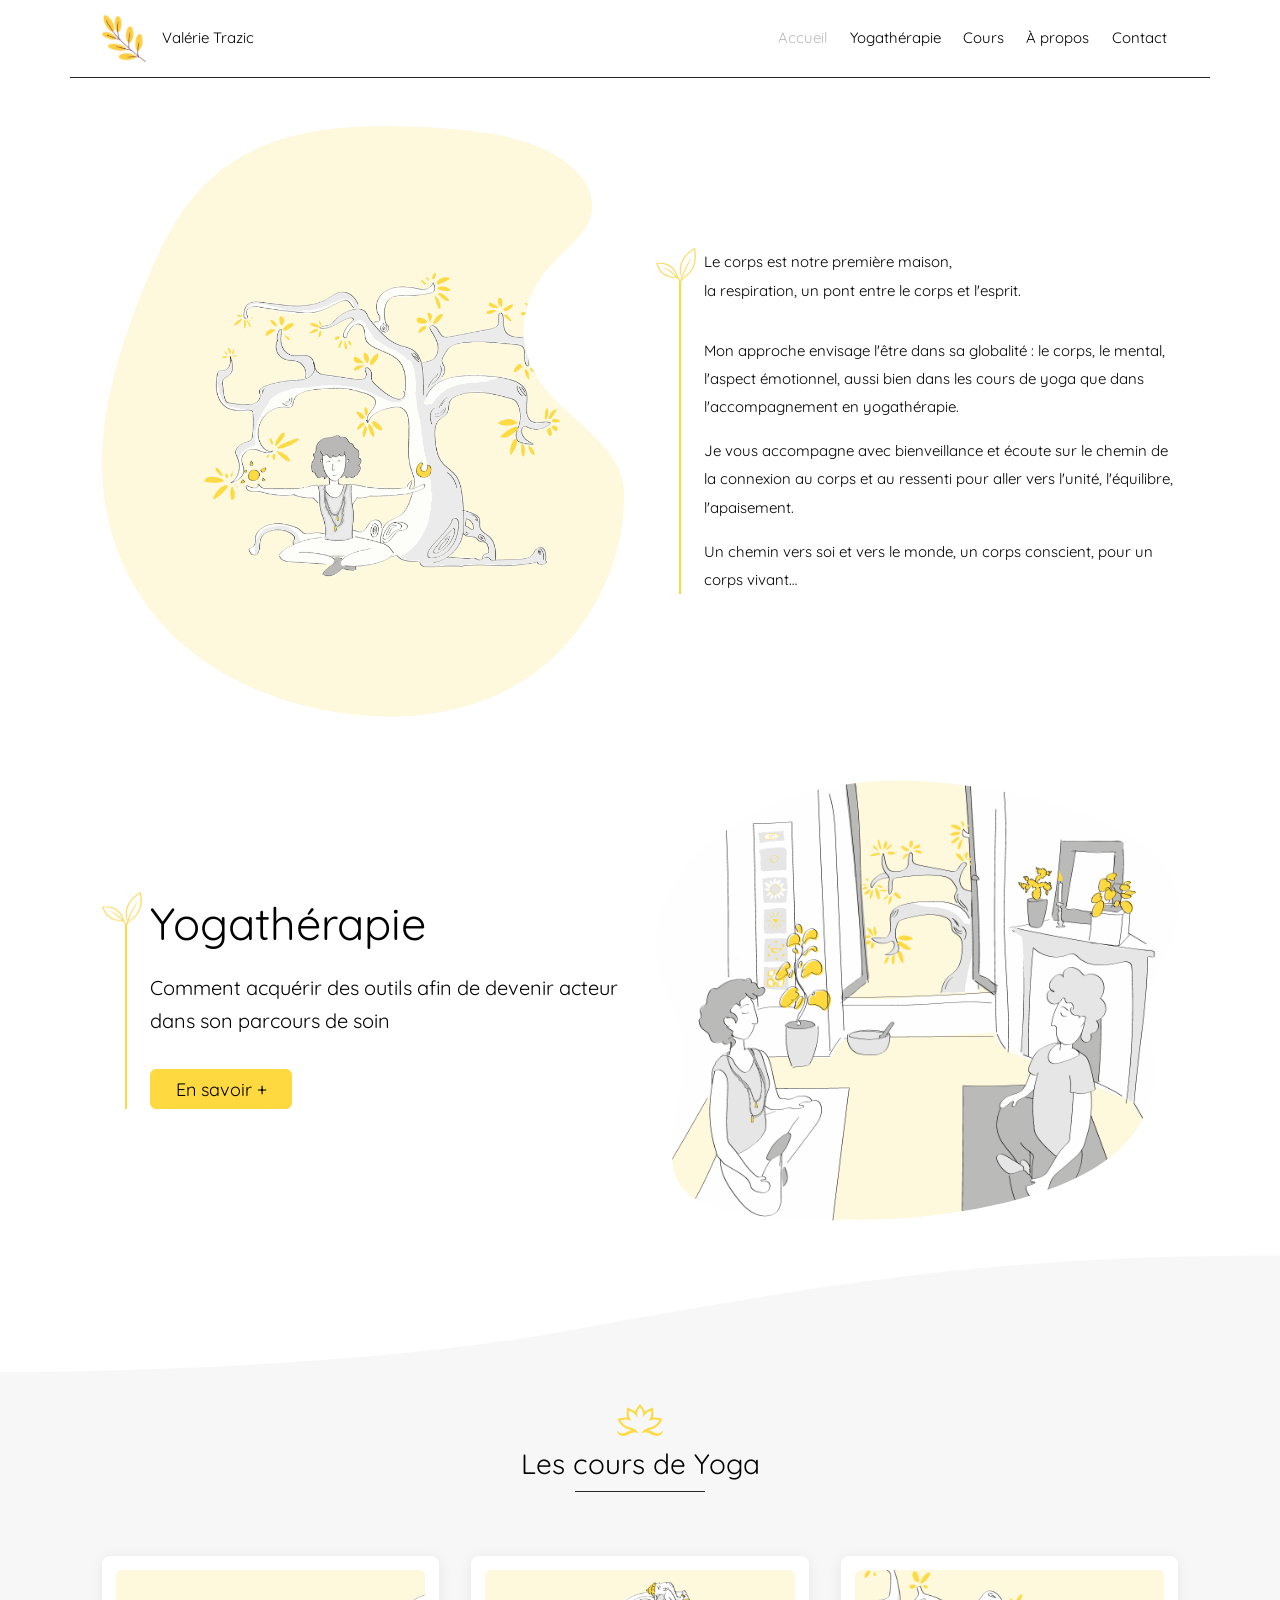
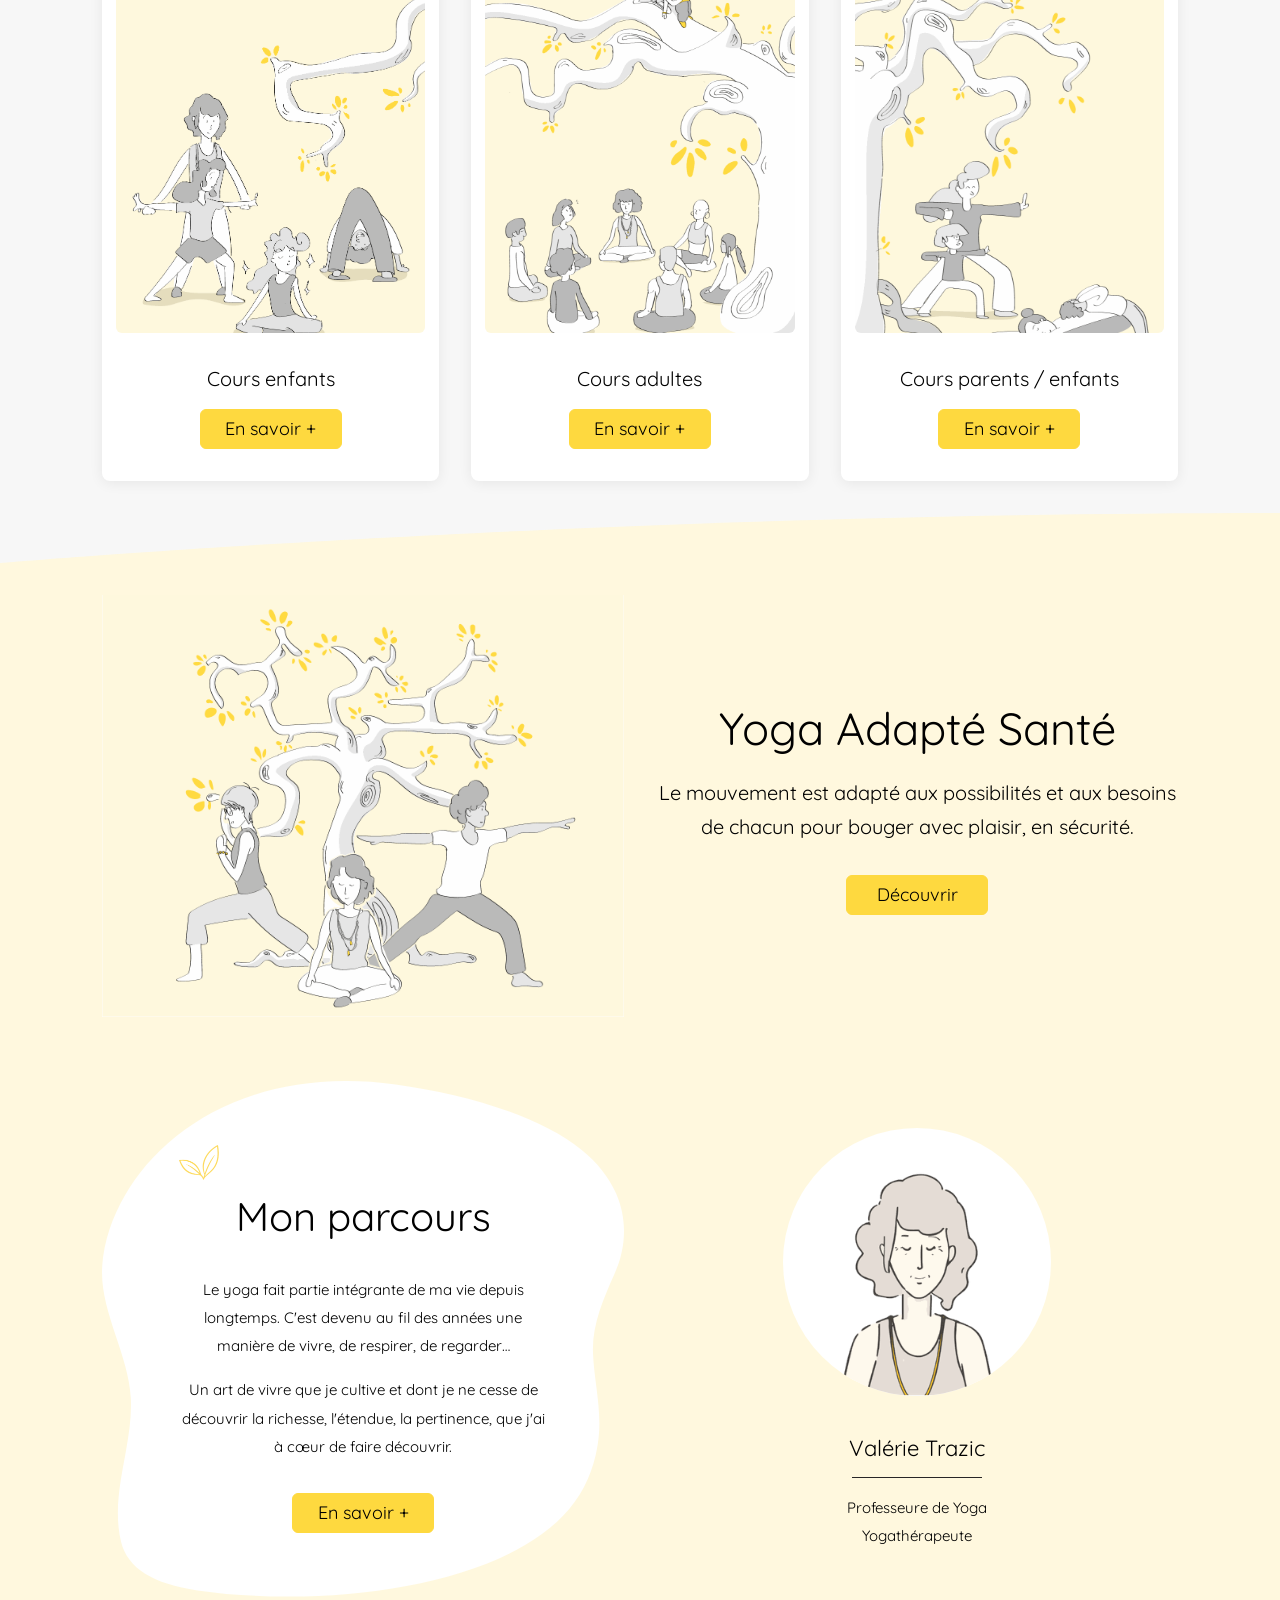
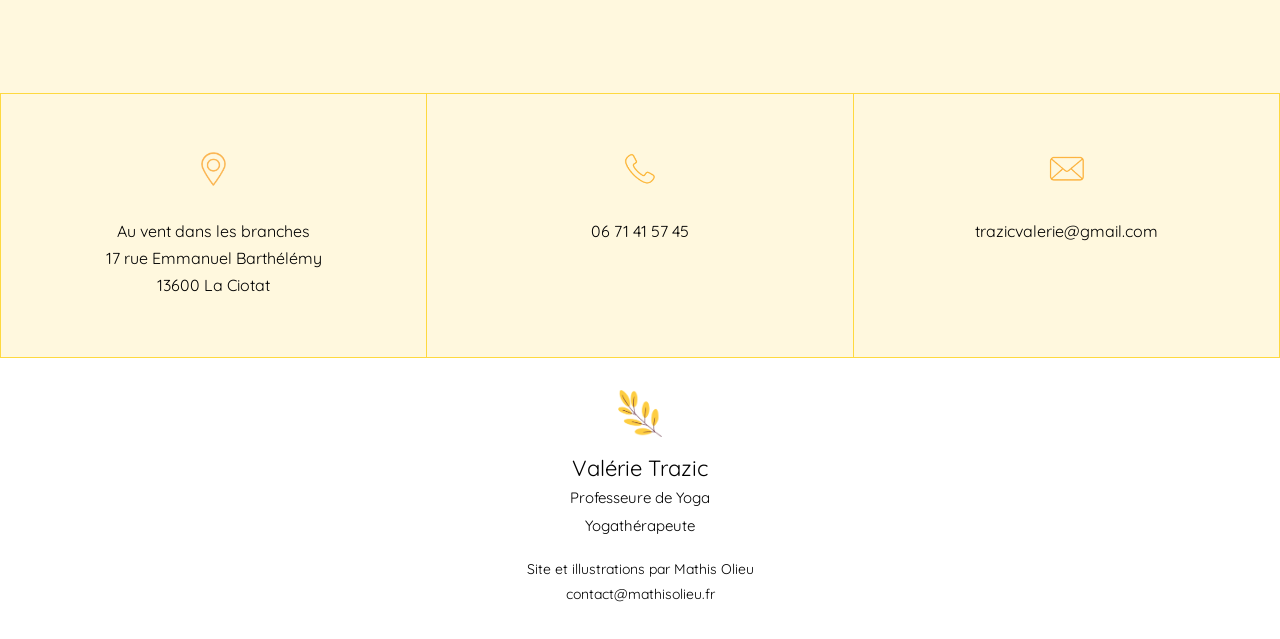
==== commit 8c8cc14f: "Ajouter la page Cours adultes et retirer « Entreprises » du menu - bandeau de titre pleine largeur :" ====
--- a/index.html
+++ b/index.html
@@ -79,7 +79,6 @@
               <li><a class="nav__sous-lien" href="cours-enfants.html">Cours enfants</a></li>
               <li><a class="nav__sous-lien" href="cours-parents-enfants.html">Cours parents / enfants</a></li>
               <li><a class="nav__sous-lien" href="yoga-adapte-sante.html">Yoga Adapté Santé</a></li>
-              <li><a class="nav__sous-lien" href="cours-adultes.html#entreprises">Entreprises</a></li>
             </ul>
           </li>
 
--- a/css/style.css
+++ b/css/style.css
@@ -340,10 +340,11 @@
    4. BOUTONS — communs à tout le site
    ========================================================================== */
 
-/* Relevé sur le site d'origine : un rectangle jaune plein, sans contour ni
-   arrondi, texte noir à 18 px. Au survol, il se vide de sa couleur et garde
-   un contour jaune — le mouvement inverse, pour que l'état survolé se
-   distingue sans introduire de teinte nouvelle. */
+/* Relevé sur le site d'origine : un rectangle jaune plein, texte noir à 18 px.
+   Les angles sont arrondis, à la demande de Simon — c'est le seul écart avec
+   l'original, qui les laisse vifs. Au survol, le bouton se vide de sa couleur
+   et garde son contour jaune : le mouvement inverse, pour que l'état survolé
+   se distingue sans introduire de teinte nouvelle. */
 .bouton {
   display: inline-flex;
   align-items: center;
@@ -352,6 +353,7 @@
   min-height: 40px;
   padding: var(--espace-xs) var(--espace-s);
   border: 1px solid var(--jaune);
+  border-radius: 6px;
   background-color: var(--jaune);
   color: var(--texte);
   font-family: var(--corps);
--- a/css/accueil.css
+++ b/css/accueil.css
@@ -72,6 +72,10 @@
    soit la largeur de l'écran. Seules les feuilles sont un fichier. -------- */
 
 .trait-feuille {
+  /* Une seule valeur à changer pour redimensionner l'ensemble : le trait se
+     recale tout seul, parce que sa position est calculée à partir d'elle. */
+  --feuille: 40px;
+
   position: relative;
   padding-left: 3rem;
 }
@@ -80,15 +84,24 @@
   position: absolute;
   top: 0;
   left: 0;
-  width: 40px;
-}
-
-/* Le trait part sous les feuilles et descend jusqu'au bas du texte. */
+  width: var(--feuille);
+}
+
+/* Le trait prolonge la tige des feuilles : il doit partir exactement de sa
+   pointe, sinon il court à côté d'elle.
+
+   Dans le fichier, la tige se termine à 60,7 % de la largeur et touche le bord
+   inférieur (l'image fait 160 × 138, soit un rapport de 0,8625). Ces deux
+   proportions sont écrites ici en clair plutôt que traduites en pixels : le
+   raccord reste juste quelle que soit la taille de la feuille.
+
+   Les deux retraits d'un pixel centrent le trait sur la tige et le font
+   remonter très légèrement sous la pointe, pour qu'aucun blanc ne s'intercale. */
 .trait-feuille::before {
   content: "";
   position: absolute;
-  left: 18px;
-  top: 34px;
+  left: calc(var(--feuille) * 0.607 - 1px);
+  top: calc(var(--feuille) * 0.8625 - 2px);
   bottom: 0;
   width: 2px;
   background-color: var(--jaune);
@@ -223,7 +236,11 @@
 }
 
 /* La carte est blanche et son retrait intérieur crée la marge claire qu'on
-   voit autour de l'illustration. */
+   voit autour de l'illustration.
+
+   Au survol, c'est la carte ENTIÈRE qui grandit, jamais l'illustration seule :
+   les trois dessins se raccordent d'une carte à l'autre pour reformer l'arbre,
+   et agrandir l'image à l'intérieur de son cadre romprait ce raccord. */
 .carte {
   display: flex;
   flex-direction: column;
@@ -232,10 +249,19 @@
   background-color: var(--fond);
   border-radius: 8px;
   box-shadow: 0 2px 14px rgba(0, 0, 0, 0.07);
-}
-
-/* Le cadre qui recadre l'illustration. C'est LUI qui masque le débordement :
-   au survol, l'image grandit à l'intérieur sans que le cadre bouge. */
+  transition: transform 0.35s ease, box-shadow 0.35s ease;
+}
+
+.carte:hover,
+.carte:focus-within {
+  transform: scale(1.08);
+  box-shadow: 0 10px 32px rgba(0, 0, 0, 0.14);
+  /* La carte agrandie passe au-dessus de ses voisines plutôt que dessous. */
+  position: relative;
+  z-index: 1;
+}
+
+/* Le cadre arrondit les angles de l'illustration. */
 .carte__cadre {
   width: 100%;
   overflow: hidden;
@@ -248,12 +274,6 @@
   width: 100%;
   aspect-ratio: 286 / 335;
   object-fit: cover;
-  transition: transform 0.45s ease;
-}
-
-.carte:hover .carte__image,
-.carte:focus-within .carte__image {
-  transform: scale(1.06);
 }
 
 .carte__titre {
@@ -352,7 +372,7 @@
 }
 
 .parcours__rond img {
-  width: 72%;
+  width: 60%;
 }
 
 .parcours__nom {
@@ -436,18 +456,10 @@
   }
 
   /* Le trait jaune se resserre : 3 rem de retrait, c'est trop sur un écran
-     de 375 px. */
+     de 375 px. Seule la taille de la feuille change — le trait suit. */
   .trait-feuille {
+    --feuille: 32px;
     padding-left: 2.25rem;
-  }
-
-  .trait-feuille__feuille {
-    width: 32px;
-  }
-
-  .trait-feuille::before {
-    left: 14px;
-    top: 28px;
   }
 
   /* Le bouton passe en pleine largeur (règle de style.css) : dans une carte,
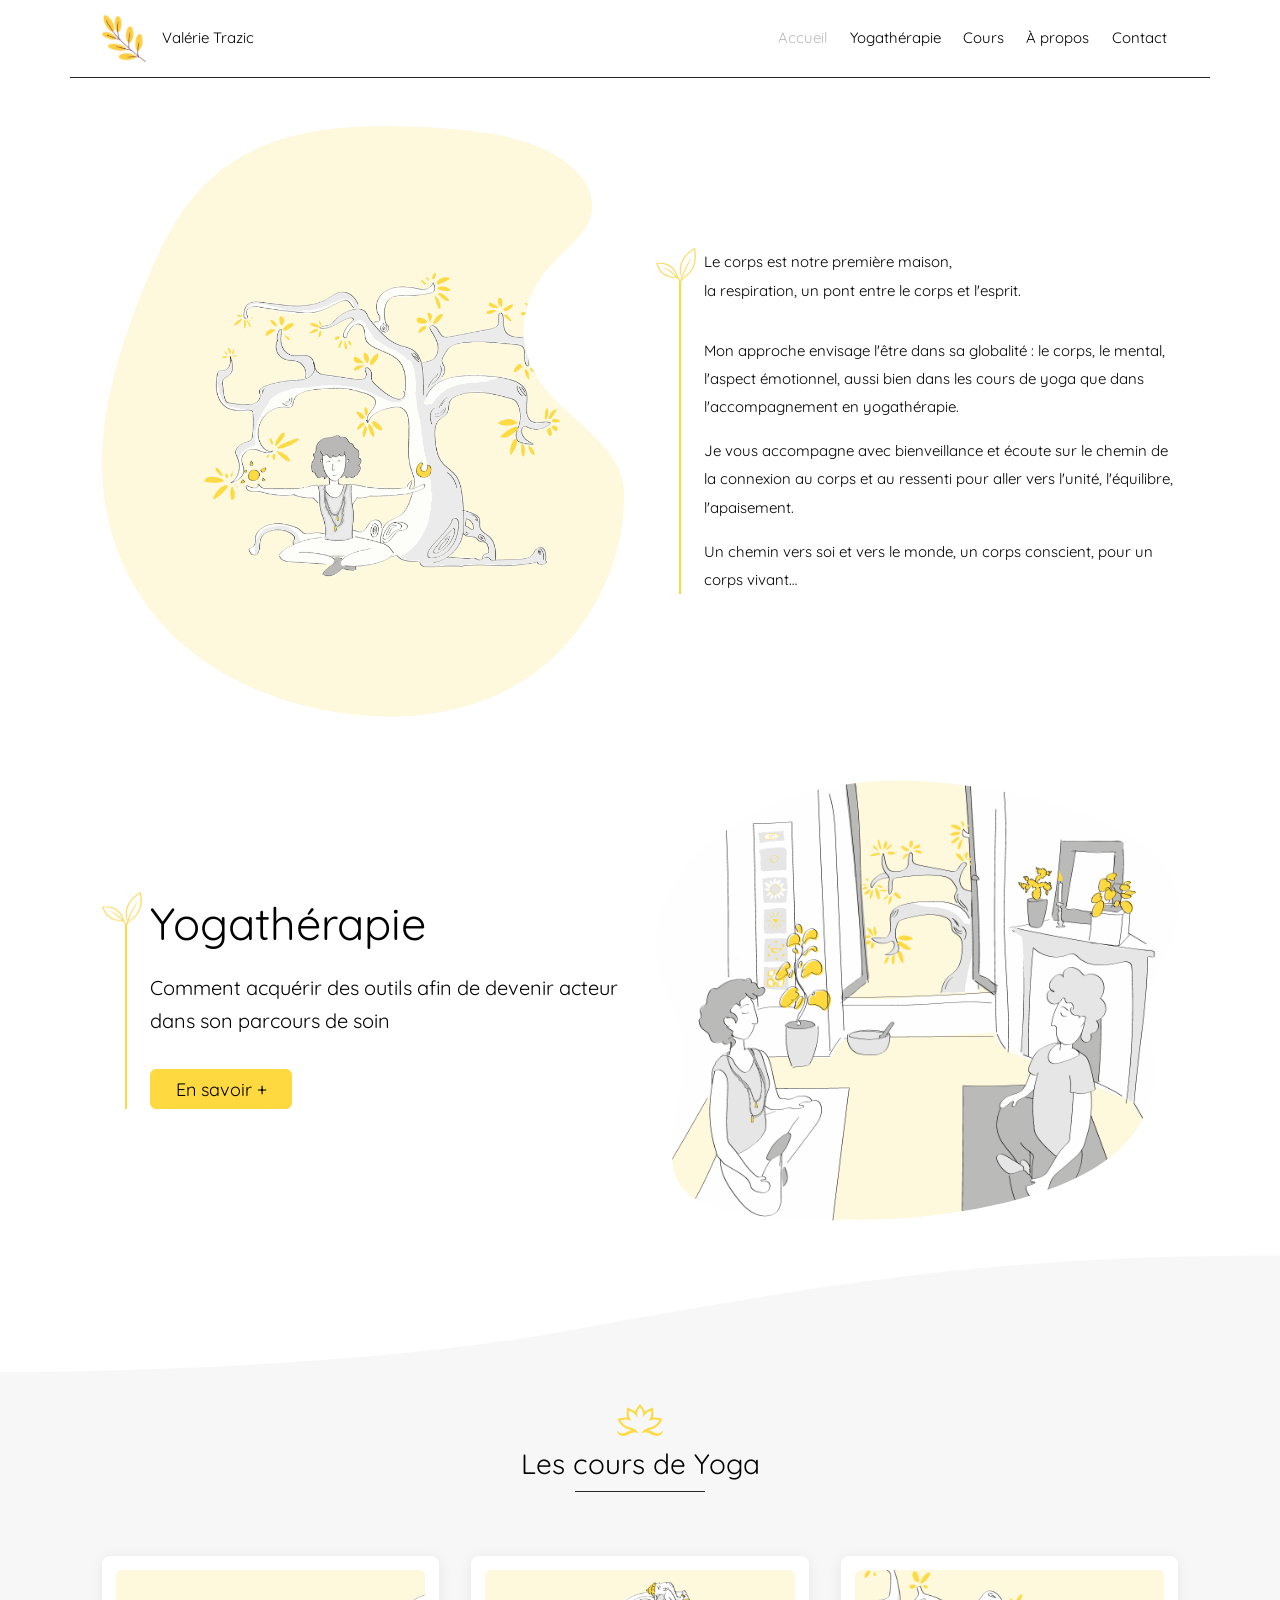
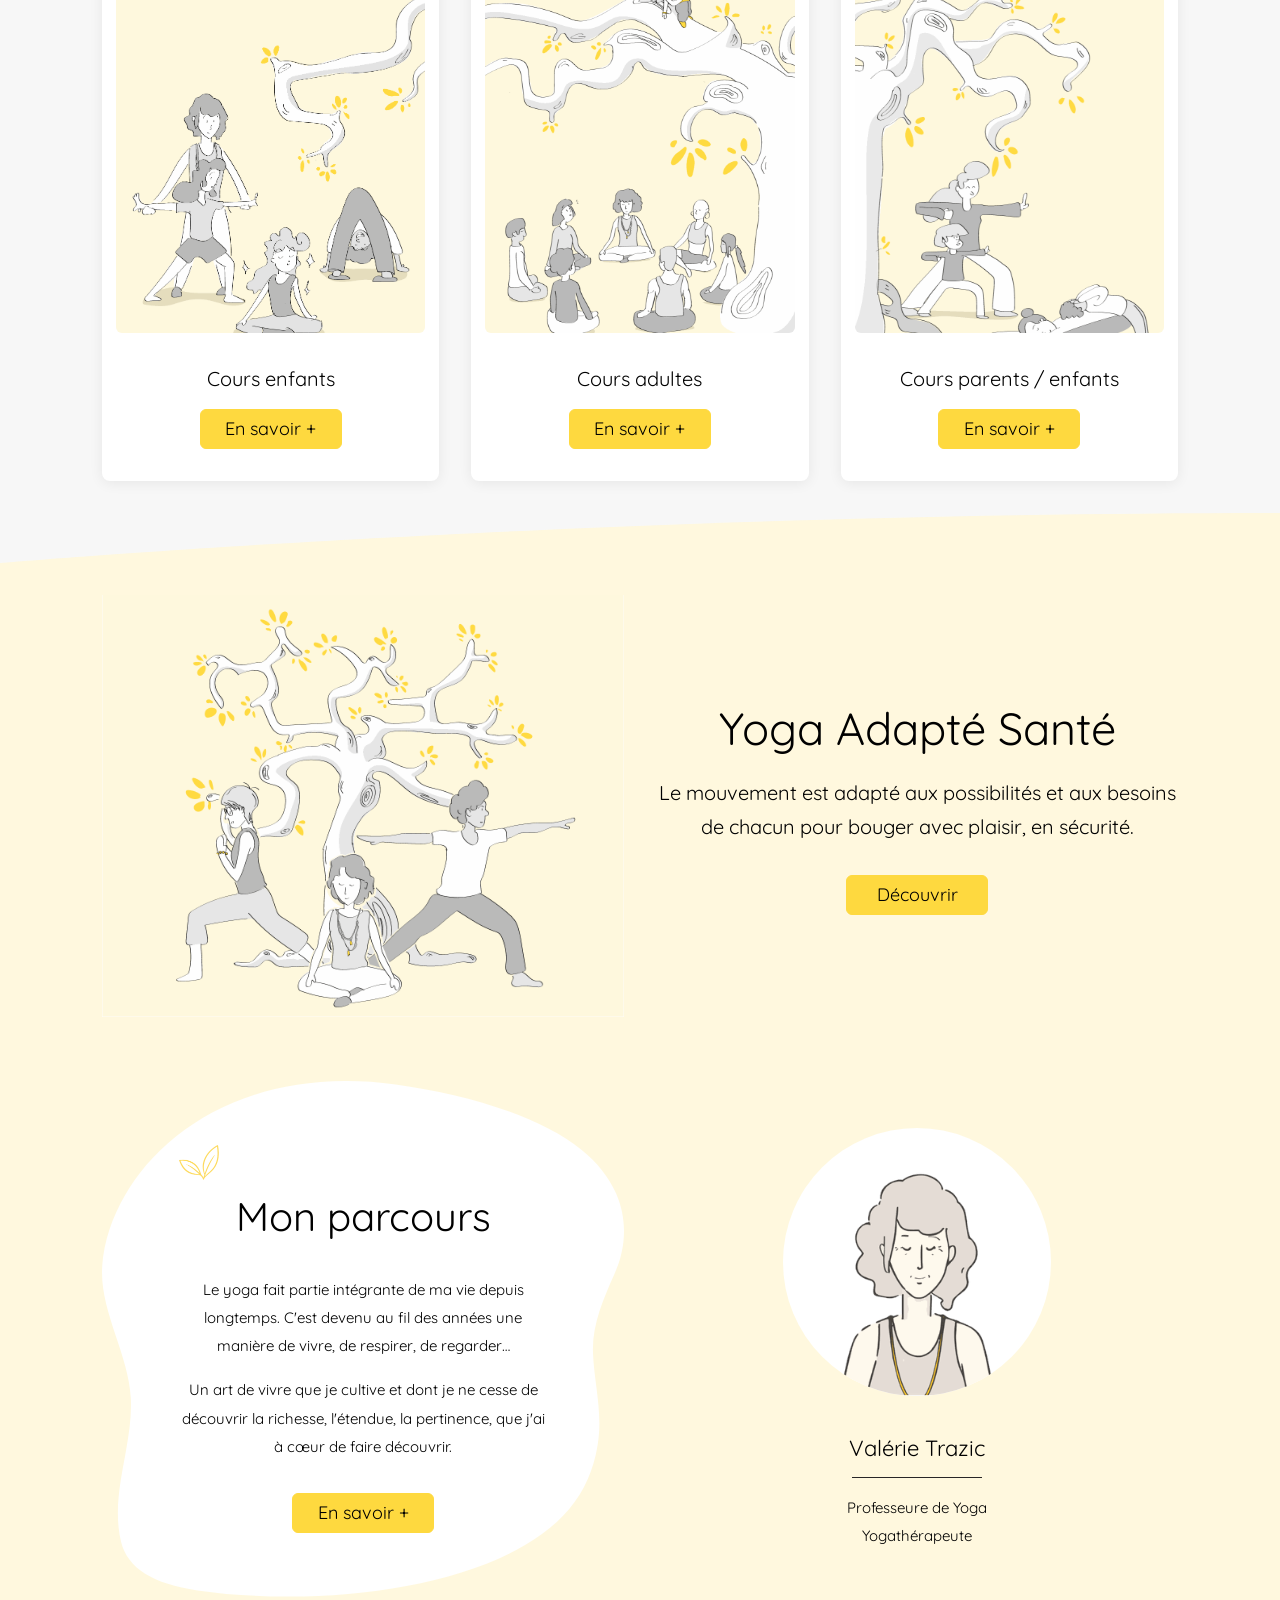
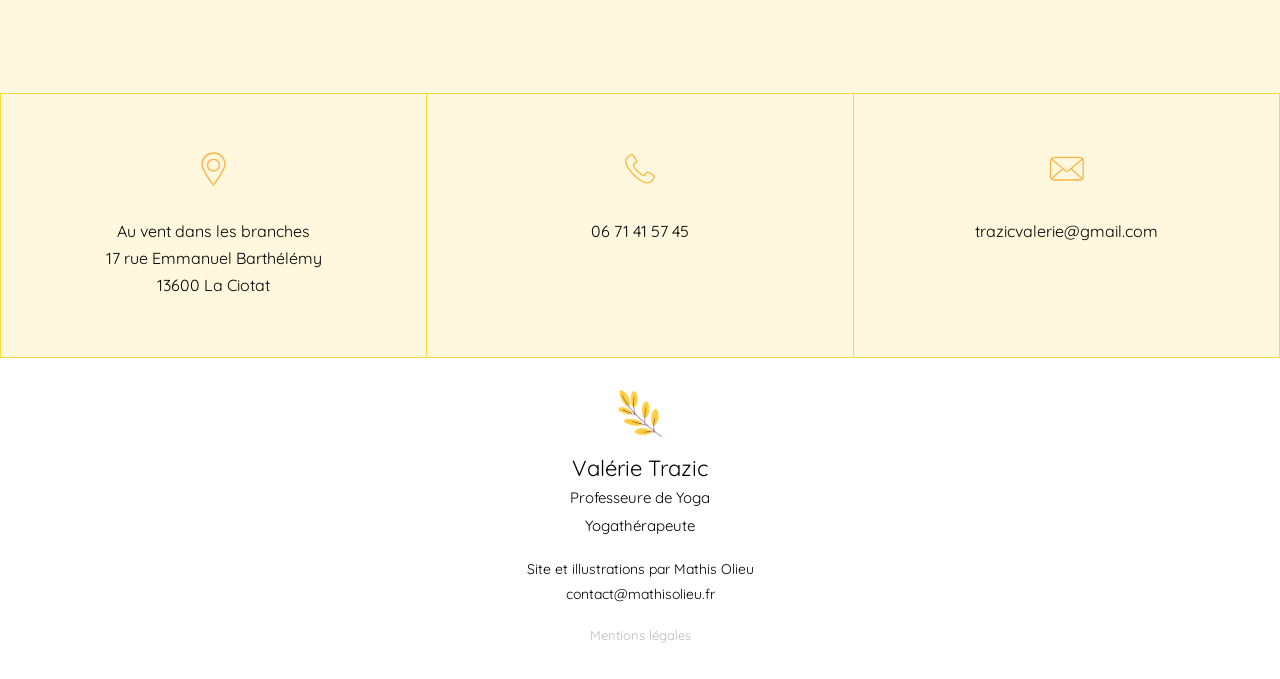
==== commit 1a8eb4c8: "Titre Qui suis-je sur A propos, et page de mentions legales Co-Authored-By: Claude Opus 5 <noreply@a" ====
--- a/index.html
+++ b/index.html
@@ -368,6 +368,10 @@
         <a href="mailto:contact@mathisolieu.fr">contact@mathisolieu.fr</a>
       </p>
 
+      <p class="pied__legal">
+        <a href="mentions-legales.html">Mentions légales</a>
+      </p>
+
     </div>
   </footer>
 
--- a/css/style.css
+++ b/css/style.css
@@ -479,6 +479,27 @@
   text-underline-offset: 3px;
 }
 
+/* Le lien vers les mentions légales. Il est obligatoire et doit être
+   atteignable depuis n'importe quelle page : sa place est donc au pied de
+   page, présent partout. Il est écrit plus petit et plus pâle que le reste —
+   c'est une obligation légale, pas une invitation à cliquer. */
+.pied__legal {
+  margin: var(--espace-s) 0 0;
+  font-size: 13px;
+}
+
+.pied__legal a {
+  color: var(--texte-doux);
+  text-decoration: none;
+}
+
+.pied__legal a:hover,
+.pied__legal a:focus-visible {
+  color: var(--texte);
+  text-decoration: underline;
+  text-underline-offset: 3px;
+}
+
 
 /* ==========================================================================
    6. RESPONSIVE — éléments communs
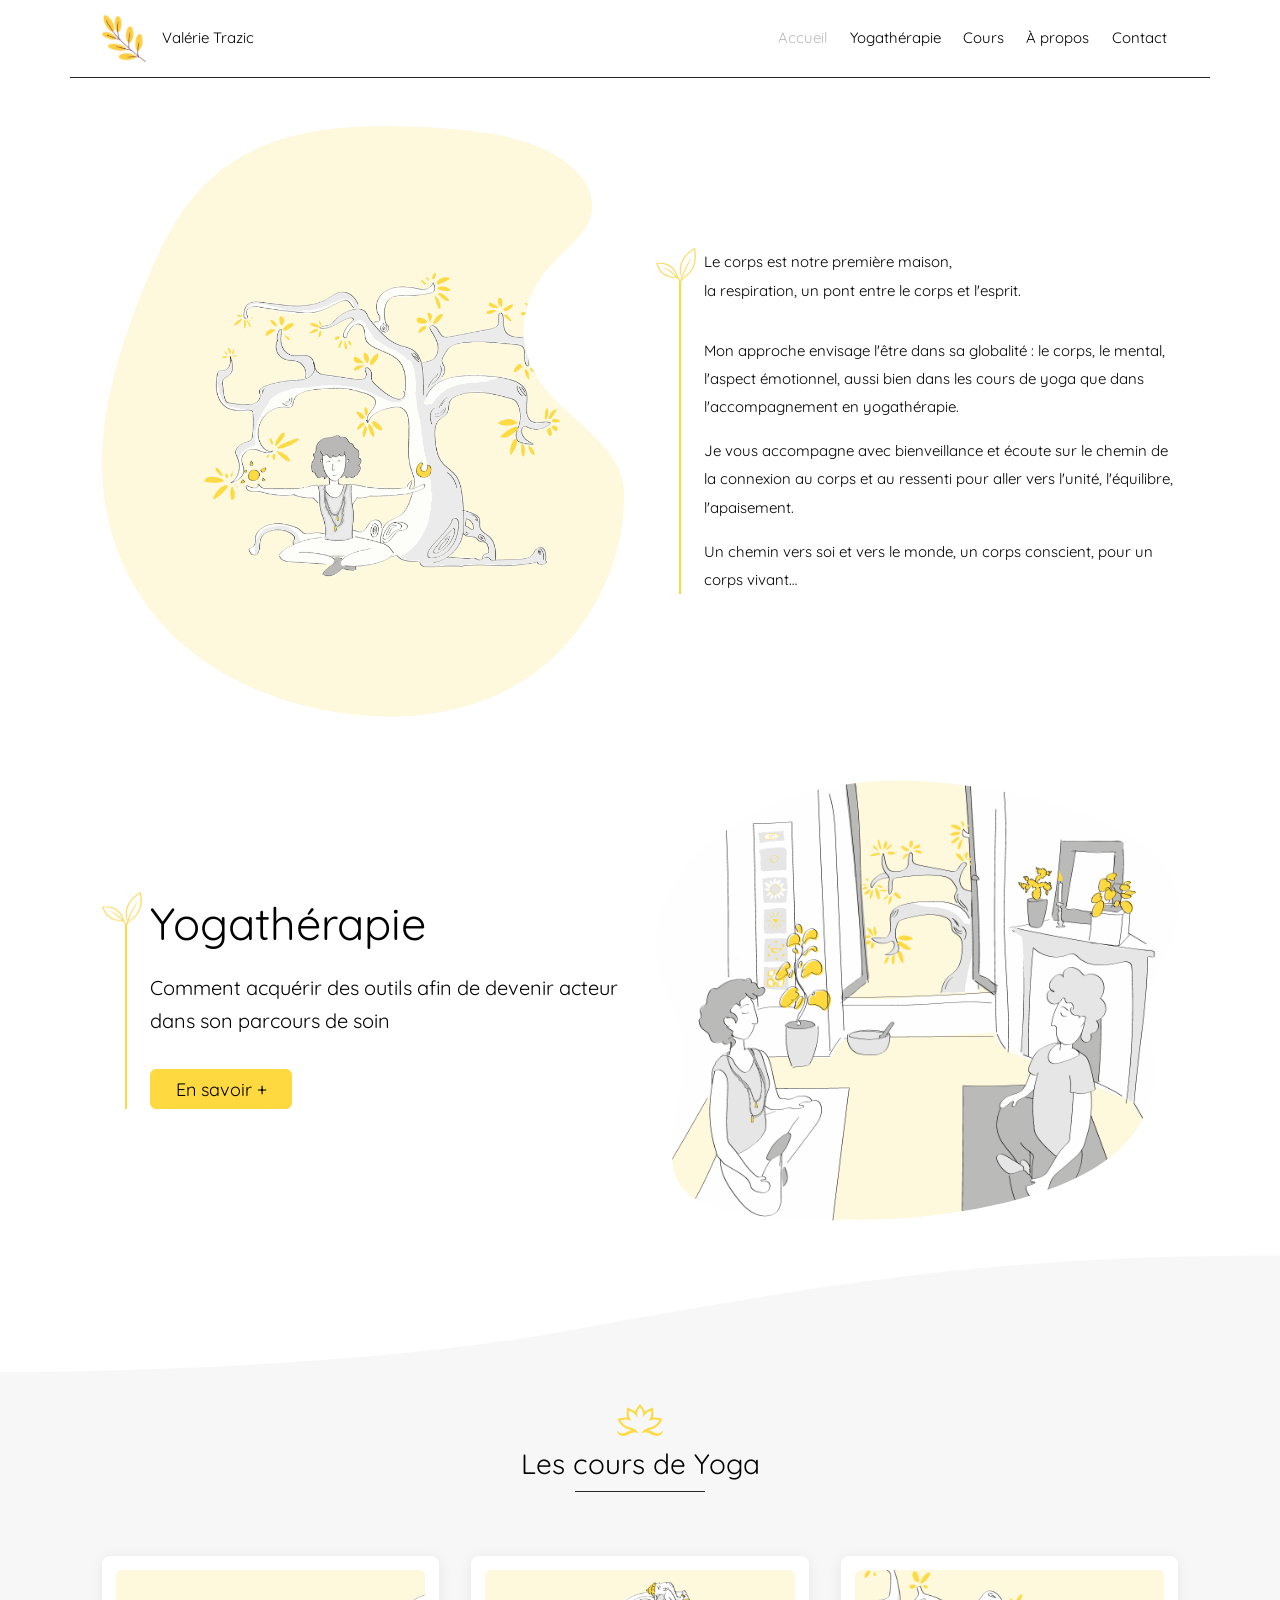
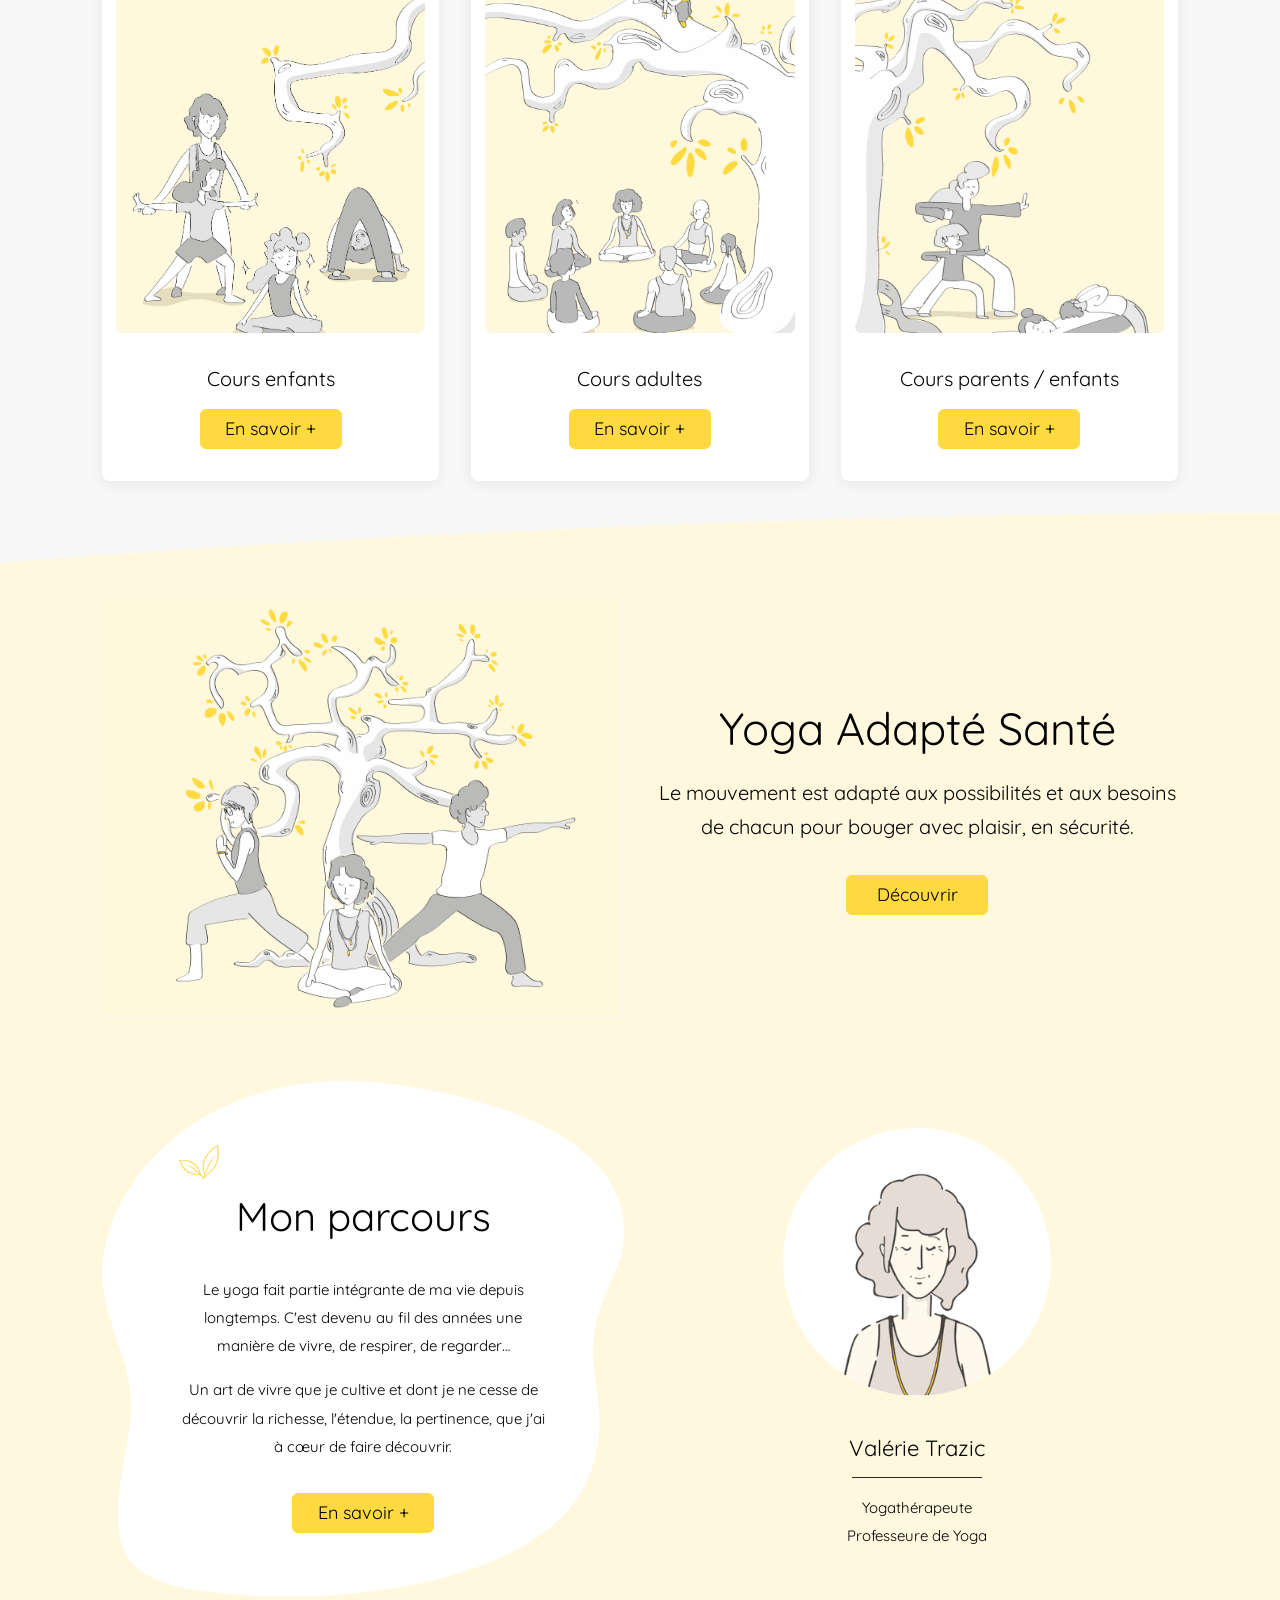
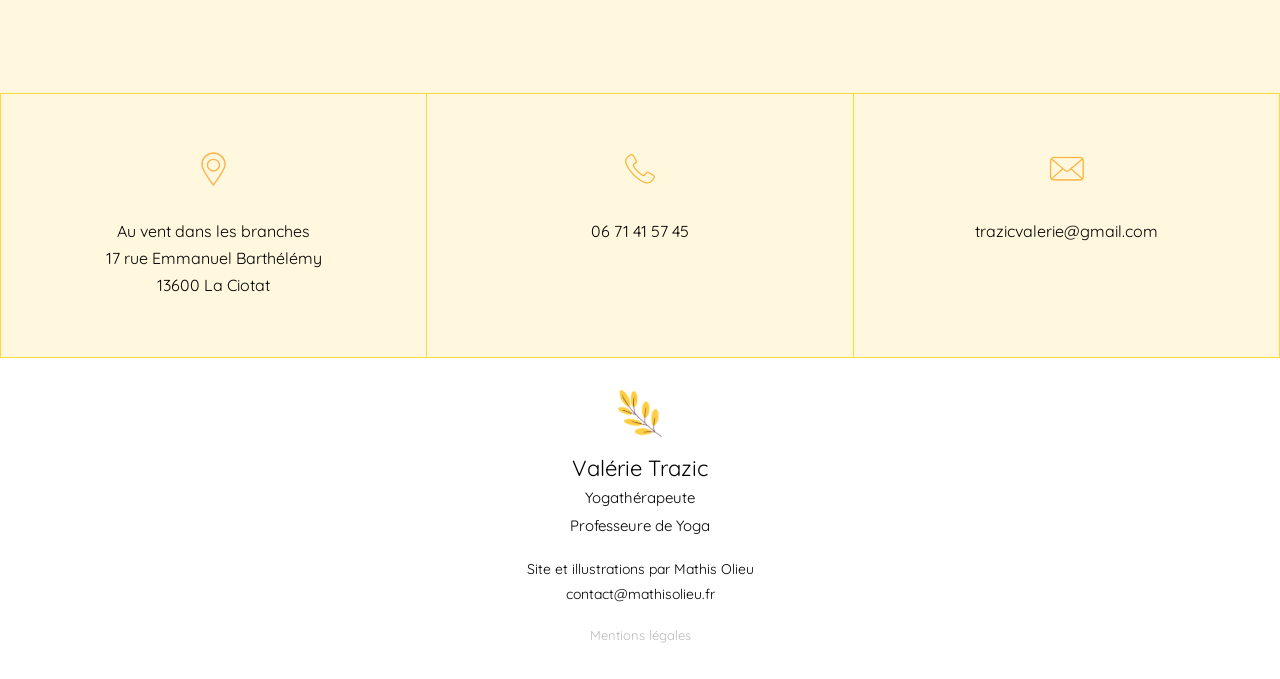
==== commit b15ea1eb: "La yogathérapie passe en premier partout « Yogathérapeute » avant « Professeure de yoga » : pied de " ====
--- a/index.html
+++ b/index.html
@@ -4,20 +4,66 @@
   <meta charset="UTF-8">
   <meta name="viewport" content="width=device-width, initial-scale=1.0">
 
-  <title>Valérie Trazic — Professeure de yoga et yogathérapeute à La Ciotat</title>
-  <meta name="description" content="Cours de yoga et accompagnement en yogathérapie à La Ciotat. Une approche qui envisage l'être dans sa globalité : le corps, le mental, l'émotionnel.">
+  <title>Valérie Trazic — Yogathérapeute et professeure de yoga à La Ciotat</title>
+  <meta name="description" content="Accompagnement en yogathérapie et cours de yoga à La Ciotat. Une approche qui envisage l'être dans sa globalité : le corps, le mental, l'émotionnel.">
+
+  <!-- Adresse officielle de la page pour Google. L'accueil répond aussi à
+       /index.html : cette ligne désigne la forme courte « / » comme la seule
+       à retenir, pour que les deux ne se fassent pas concurrence. -->
+  <link rel="canonical" href="https://trazicvalerie.fr/">
+
+  <!-- Fiche d'identité pour les moteurs de recherche. Invisible à l'écran.
+       La yogathérapie passe toujours en premier, avant le yoga. -->
+  <script type="application/ld+json">
+  {
+    "@context": "https://schema.org",
+    "@type": "LocalBusiness",
+    "name": "Valérie Trazic",
+    "description": "Accompagnement en yogathérapie et cours de yoga à La Ciotat.",
+    "url": "https://trazicvalerie.fr/",
+    "image": "https://trazicvalerie.fr/images/partage.png",
+    "telephone": "+33671415745",
+    "email": "trazicvalerie@gmail.com",
+    "address": {
+      "@type": "PostalAddress",
+      "streetAddress": "17 rue Emmanuel Barthélémy",
+      "postalCode": "13600",
+      "addressLocality": "La Ciotat",
+      "addressCountry": "FR"
+    },
+    "areaServed": "La Ciotat",
+    "founder": {
+      "@type": "Person",
+      "name": "Valérie Trazic",
+      "jobTitle": ["Yogathérapeute", "Professeure de yoga"]
+    }
+  }
+  </script>
 
   <!-- Aperçu lors d'un partage sur WhatsApp, Facebook, Messenger…
-       og:url doit rester une adresse absolue : une adresse relative ne
-       fonctionne pas ici.
-       À FAIRE : og:image manque. Il faut une image de partage au format
-       1200 × 630 px ; aucune des illustrations récupérées n'a ce format. -->
+       og:url et og:image doivent rester des adresses ABSOLUES. Une adresse
+       relative ne fonctionne pas ici : le réseau social lit ces balises depuis
+       ses propres serveurs et ne saurait pas d'où partir. Elles pointent donc
+       vers trazicvalerie.fr, et l'aperçu n'apparaîtra qu'une fois le site en
+       ligne à cette adresse.
+
+       L'image de partage est la MÊME sur toutes les pages : elle annonce la
+       personne, pas la page. Ses dimensions sont déclarées explicitement pour
+       que les messageries affichent le grand aperçu plutôt qu'une vignette
+       carrée. -->
   <meta property="og:type" content="website">
   <meta property="og:site_name" content="Valérie Trazic">
   <meta property="og:locale" content="fr_FR">
-  <meta property="og:url" content="https://valerietrazic.fr/">
-  <meta property="og:title" content="Professeure de yoga et yogathérapeute à La Ciotat">
-  <meta property="og:description" content="Cours de yoga et accompagnement en yogathérapie à La Ciotat. Une approche qui envisage l'être dans sa globalité : le corps, le mental, l'émotionnel.">
+  <meta property="og:url" content="https://trazicvalerie.fr/">
+  <meta property="og:title" content="Yogathérapeute et professeure de yoga à La Ciotat">
+  <meta property="og:description" content="Accompagnement en yogathérapie et cours de yoga à La Ciotat. Une approche qui envisage l'être dans sa globalité : le corps, le mental, l'émotionnel.">
+  <meta property="og:image" content="https://trazicvalerie.fr/images/partage.png">
+  <meta property="og:image:width" content="1200">
+  <meta property="og:image:height" content="630">
+  <meta property="og:image:alt" content="Valérie Trazic, yogathérapeute et professeure de yoga à La Ciotat">
+
+  <!-- Sans cette ligne, certaines messageries se contentent d'une vignette. -->
+  <meta name="twitter:card" content="summary_large_image">
 
   <!-- Icône du site, dérivée de la branche.
        Le format 180 px est celui d'iOS : il a un fond crème parce qu'iOS
@@ -135,7 +181,7 @@
         <div class="duo__texte trait-feuille">
           <img class="trait-feuille__feuille" src="images/feuille-trait.png" alt="" aria-hidden="true" width="160" height="138">
 
-          <h1 class="lecteur-ecran-seulement">Valérie Trazic, professeure de yoga et yogathérapeute à La Ciotat</h1>
+          <h1 class="lecteur-ecran-seulement">Valérie Trazic, yogathérapeute et professeure de yoga à La Ciotat</h1>
 
           <p class="hero__citation">
             Le corps est notre première maison,<br>
@@ -300,8 +346,8 @@
             <p class="parcours__nom">Valérie Trazic</p>
             <span class="parcours__filet" aria-hidden="true"></span>
             <p class="parcours__role">
-              Professeure de Yoga<br>
-              Yogathérapeute
+              Yogathérapeute<br>
+              Professeure de Yoga
             </p>
           </div>
 
@@ -359,8 +405,8 @@
 
       <p class="pied__nom">Valérie Trazic</p>
       <p class="pied__role">
-        Professeure de Yoga<br>
-        Yogathérapeute
+        Yogathérapeute<br>
+        Professeure de Yoga
       </p>
 
       <p class="pied__credit">
